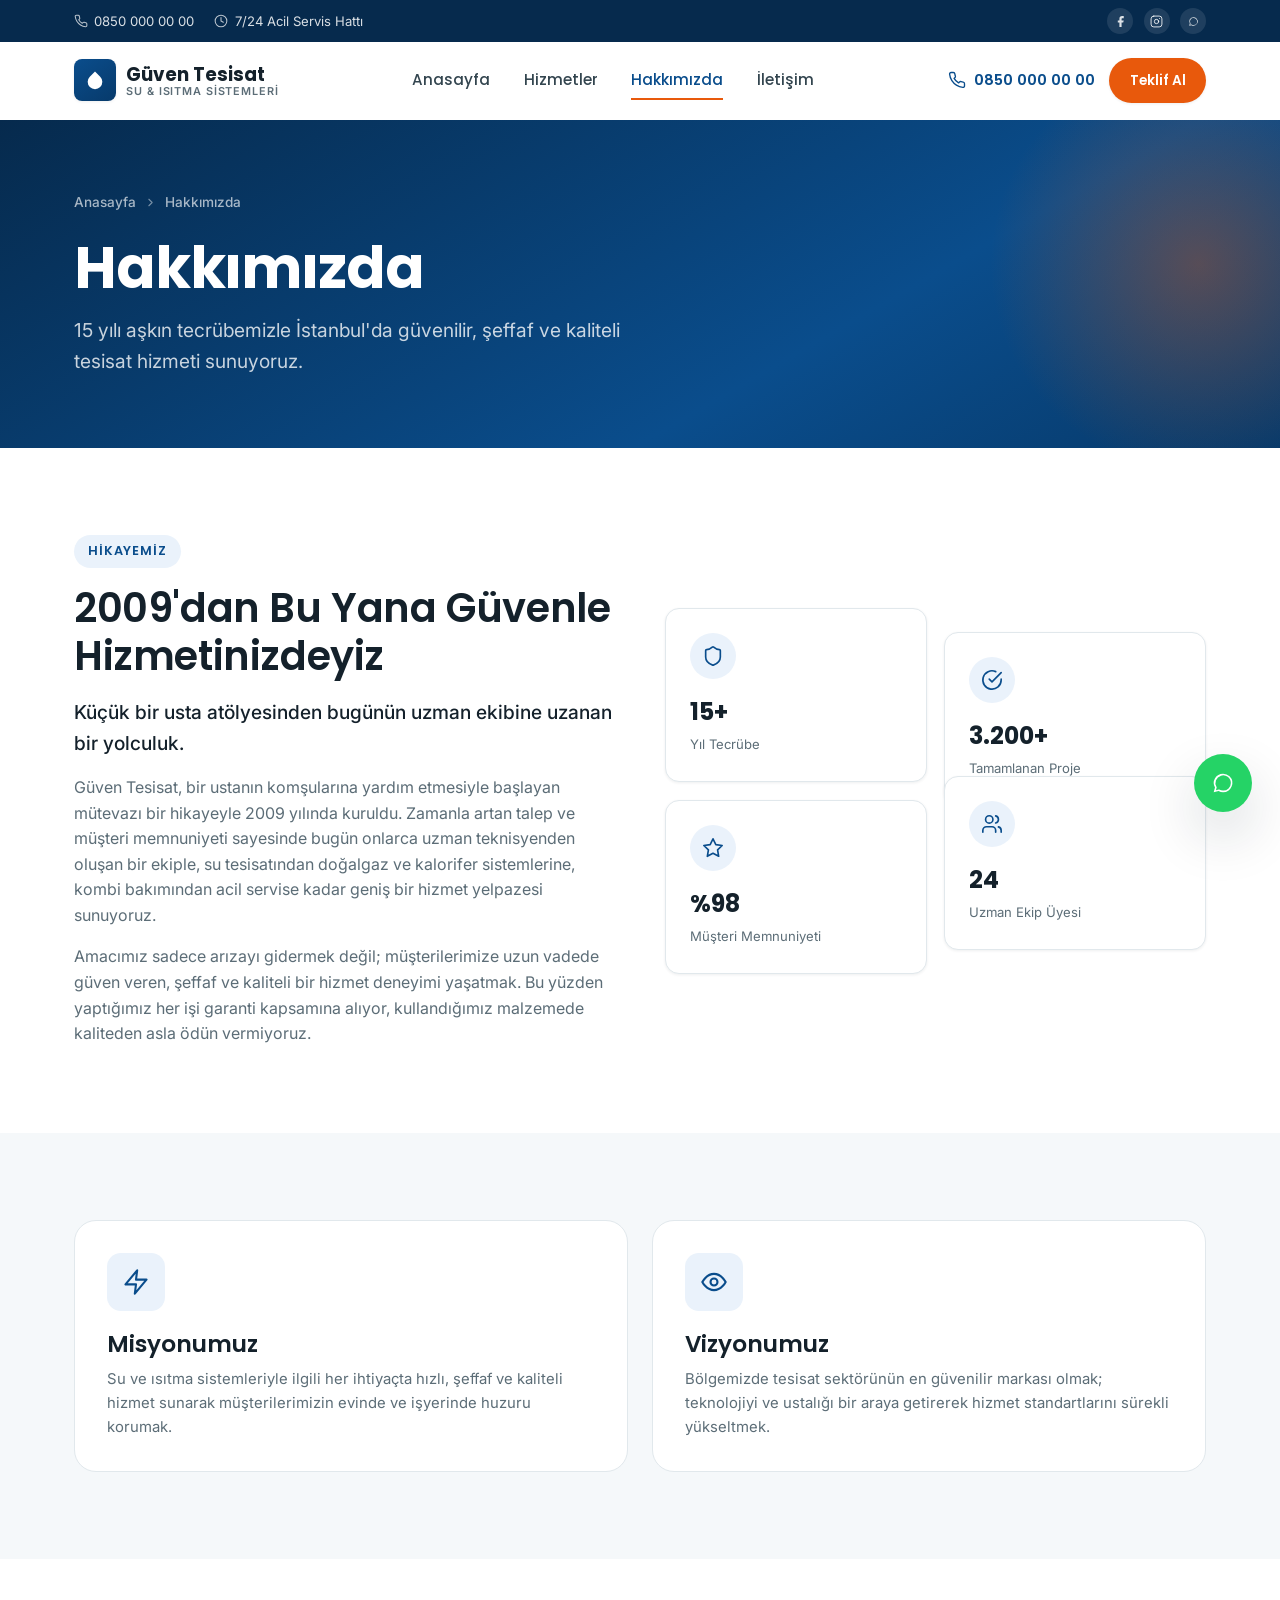
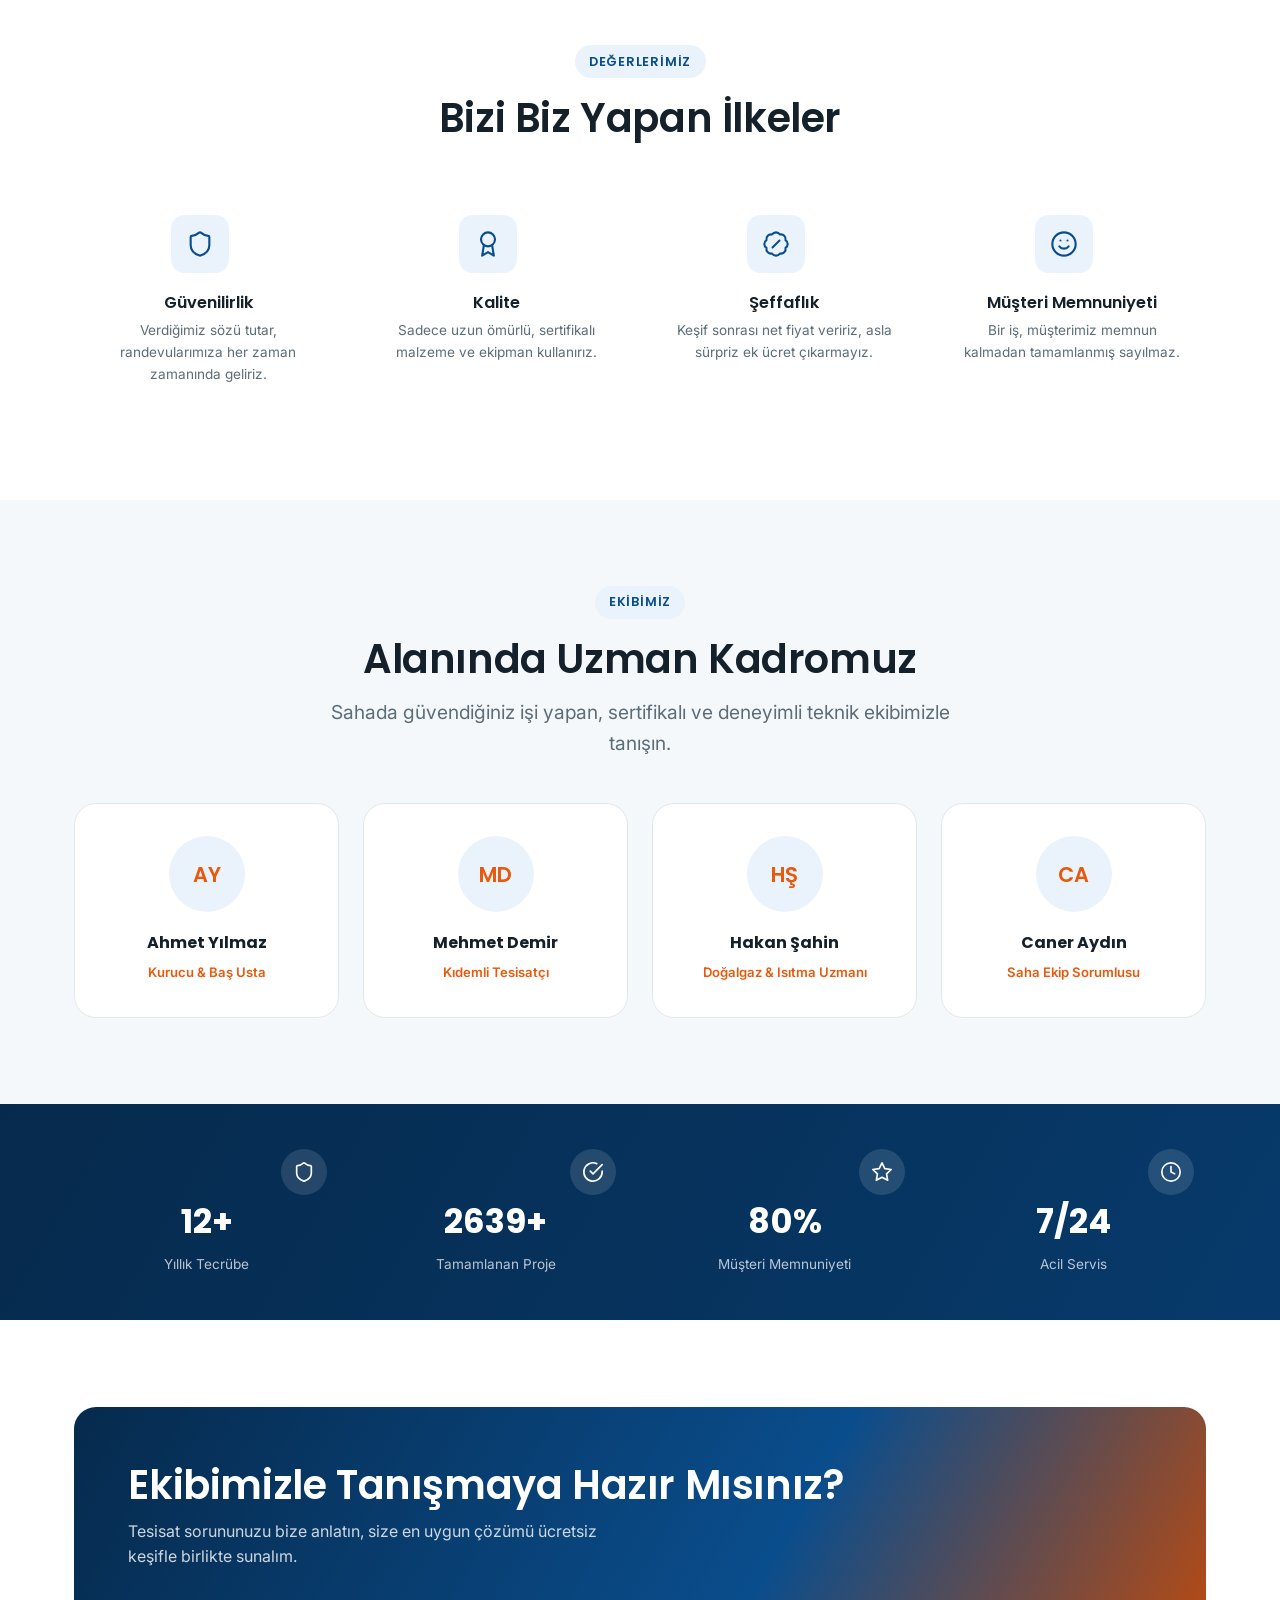
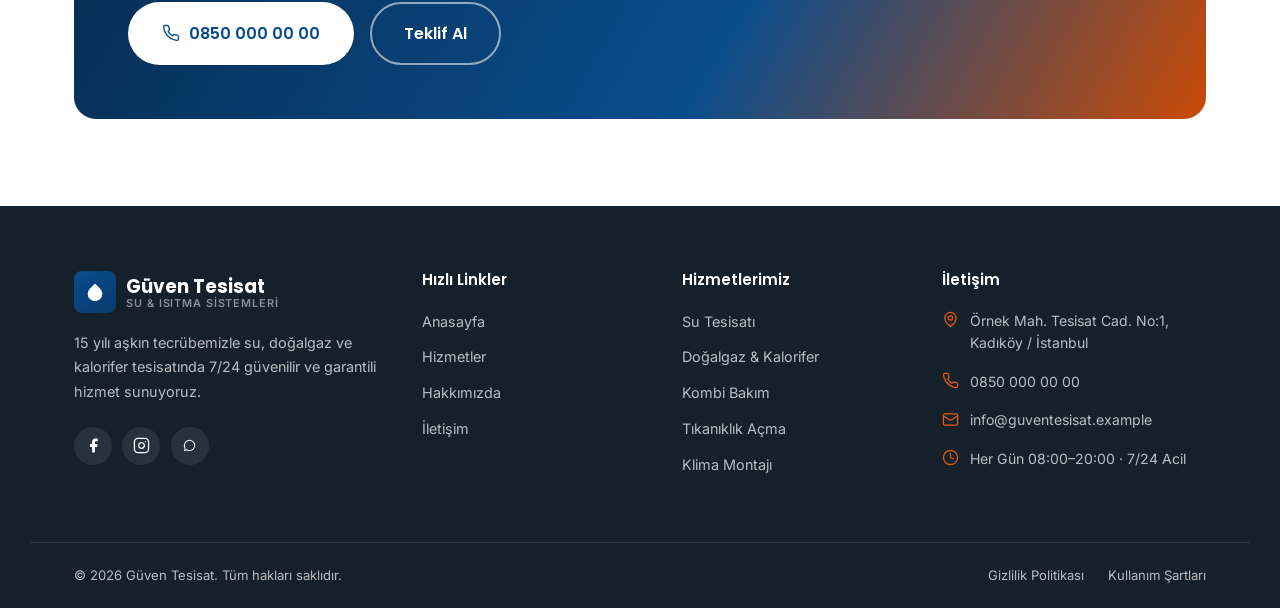
==== tesisat-website/hakkimizda.html @ 1c640eee "Add tesisat website skeleton (Güven Tesisat) Self-contained static site (no build step) for a plumbi" ====
<!doctype html>
<html lang="tr">
<head>
<meta charset="UTF-8">
<meta name="viewport" content="width=device-width, initial-scale=1">
<title>Hakkımızda | Güven Tesisat</title>
<meta name="description" content="2009'dan bu yana İstanbul'da güvenilir tesisat hizmeti. Misyonumuz, değerlerimiz ve uzman ekibimiz hakkında bilgi alın.">
<meta name="theme-color" content="#0a4d8c">
<link rel="icon" type="image/svg+xml" href="assets/img/favicon.svg">
<meta property="og:type" content="website">
<meta property="og:locale" content="tr_TR">
<meta property="og:title" content="Hakkımızda | Güven Tesisat">
<meta property="og:description" content="2009'dan bu yana İstanbul'da güvenilir tesisat hizmeti sunan ekibimizi ve değerlerimizi tanıyın.">
<link rel="preconnect" href="https://fonts.googleapis.com">
<link rel="preconnect" href="https://fonts.gstatic.com" crossorigin>
<link href="https://fonts.googleapis.com/css2?family=Inter:wght@400;500;600;700&family=Poppins:wght@500;600;700&display=swap" rel="stylesheet">
<link rel="stylesheet" href="assets/css/style.css">
</head>
<body>
<a class="skip-link" href="#main">İçeriğe geç</a>

<div class="topbar">
  <div class="container">
    <div class="topbar-info">
      <a href="tel:+908500000000">
        <svg width="24" height="24" viewBox="0 0 24 24" fill="none" stroke="currentColor" stroke-width="1.8" stroke-linecap="round" stroke-linejoin="round" aria-hidden="true"><path d="M22 16.92v3a2 2 0 0 1-2.18 2 19.79 19.79 0 0 1-8.63-3.07 19.5 19.5 0 0 1-6-6 19.79 19.79 0 0 1-3.07-8.67A2 2 0 0 1 4.11 2h3a2 2 0 0 1 2 1.72c.127.96.361 1.903.7 2.81a2 2 0 0 1-.45 2.11L8.09 9.91a16 16 0 0 0 6 6l1.27-1.27a2 2 0 0 1 2.11-.45c.907.339 1.85.573 2.81.7A2 2 0 0 1 22 16.92z"/></svg>
        0850 000 00 00
      </a>
      <span>
        <svg width="24" height="24" viewBox="0 0 24 24" fill="none" stroke="currentColor" stroke-width="1.8" stroke-linecap="round" stroke-linejoin="round" aria-hidden="true"><circle cx="12" cy="12" r="10"/><polyline points="12 6 12 12 16 14"/></svg>
        7/24 Acil Servis Hattı
      </span>
    </div>
    <div class="topbar-social">
      <a href="#" aria-label="Facebook sayfamız">
        <svg width="24" height="24" viewBox="0 0 24 24" fill="currentColor" aria-hidden="true"><path d="M18 2h-3a5 5 0 0 0-5 5v3H7v4h3v8h4v-8h3l1-4h-4V7a1 1 0 0 1 1-1h3z"/></svg>
      </a>
      <a href="#" aria-label="Instagram sayfamız">
        <svg width="24" height="24" viewBox="0 0 24 24" fill="none" stroke="currentColor" stroke-width="1.8" stroke-linecap="round" stroke-linejoin="round" aria-hidden="true"><rect width="20" height="20" x="2" y="2" rx="5"/><path d="M16 11.37A4 4 0 1 1 12.63 8 4 4 0 0 1 16 11.37z"/><line x1="17.5" x2="17.51" y1="6.5" y2="6.5"/></svg>
      </a>
      <a href="https://wa.me/908500000000" aria-label="WhatsApp hattımız">
        <svg width="24" height="24" viewBox="0 0 24 24" fill="currentColor" aria-hidden="true"><path d="M17.6 6.32A7.85 7.85 0 0 0 12.05 4a7.94 7.94 0 0 0-6.9 11.9L4 20l4.2-1.1a7.9 7.9 0 0 0 3.85 1 7.94 7.94 0 0 0 5.55-13.58zM12.05 18.53a6.58 6.58 0 0 1-3.36-.92l-.24-.14-2.5.65.67-2.44-.16-.25a6.6 6.6 0 1 1 12.26-3.5 6.56 6.56 0 0 1-6.665 6.6z"/></svg>
      </a>
    </div>
  </div>
</div>

<header class="header">
  <div class="container nav">
    <a class="brand" href="index.html">
      <span class="brand-mark">
        <svg width="24" height="24" viewBox="0 0 24 24" fill="currentColor" aria-hidden="true"><path d="M12 2.69l5.66 5.66a8 8 0 1 1-11.31 0z"/></svg>
      </span>
      <span class="brand-text">
        <span class="brand-name">Güven Tesisat</span>
        <span class="brand-tag">Su &amp; Isıtma Sistemleri</span>
      </span>
    </a>

    <nav class="nav-list" aria-label="Ana menü">
      <a class="nav-link" href="index.html">Anasayfa</a>
      <a class="nav-link" href="hizmetler.html">Hizmetler</a>
      <a class="nav-link" href="hakkimizda.html">Hakkımızda</a>
      <a class="nav-link" href="iletisim.html">İletişim</a>
    </nav>

    <div class="nav-actions">
      <a class="nav-phone" href="tel:+908500000000">
        <svg width="24" height="24" viewBox="0 0 24 24" fill="none" stroke="currentColor" stroke-width="1.8" stroke-linecap="round" stroke-linejoin="round" aria-hidden="true"><path d="M22 16.92v3a2 2 0 0 1-2.18 2 19.79 19.79 0 0 1-8.63-3.07 19.5 19.5 0 0 1-6-6 19.79 19.79 0 0 1-3.07-8.67A2 2 0 0 1 4.11 2h3a2 2 0 0 1 2 1.72c.127.96.361 1.903.7 2.81a2 2 0 0 1-.45 2.11L8.09 9.91a16 16 0 0 0 6 6l1.27-1.27a2 2 0 0 1 2.11-.45c.907.339 1.85.573 2.81.7A2 2 0 0 1 22 16.92z"/></svg>
        0850 000 00 00
      </a>
      <a class="btn btn-primary btn-sm" href="iletisim.html">Teklif Al</a>
      <button class="menu-toggle" type="button" aria-label="Menüyü aç" aria-expanded="false" aria-controls="nav-list">
        <svg class="icon-open" width="24" height="24" viewBox="0 0 24 24" fill="none" stroke="currentColor" stroke-width="1.8" stroke-linecap="round" stroke-linejoin="round" aria-hidden="true"><line x1="4" x2="20" y1="6" y2="6"/><line x1="4" x2="20" y1="12" y2="12"/><line x1="4" x2="20" y1="18" y2="18"/></svg>
        <svg class="icon-close" width="24" height="24" viewBox="0 0 24 24" fill="none" stroke="currentColor" stroke-width="1.8" stroke-linecap="round" stroke-linejoin="round" aria-hidden="true"><path d="M18 6 6 18"/><path d="m6 6 12 12"/></svg>
      </button>
    </div>
  </div>
  <div class="nav-backdrop"></div>
</header>

<main id="main">

  <section class="page-banner">
    <div class="container">
      <div class="breadcrumb">
        <a href="index.html">Anasayfa</a>
        <svg width="24" height="24" viewBox="0 0 24 24" fill="none" stroke="currentColor" stroke-width="2" stroke-linecap="round" stroke-linejoin="round"><path d="m9 18 6-6-6-6"/></svg>
        <span>Hakkımızda</span>
      </div>
      <h1>Hakkımızda</h1>
      <p>15 yılı aşkın tecrübemizle İstanbul'da güvenilir, şeffaf ve kaliteli tesisat hizmeti sunuyoruz.</p>
    </div>
  </section>

  <section class="section" aria-label="Hikayemiz">
    <div class="container about-grid">
      <div data-reveal>
        <span class="eyebrow">Hikayemiz</span>
        <h2 style="margin-bottom:1.1rem">2009'dan Bu Yana Güvenle Hizmetinizdeyiz</h2>
        <p class="lead">Küçük bir usta atölyesinden bugünün uzman ekibine uzanan bir yolculuk.</p>
        <p>Güven Tesisat, bir ustanın komşularına yardım etmesiyle başlayan mütevazı bir hikayeyle 2009 yılında kuruldu. Zamanla artan talep ve müşteri memnuniyeti sayesinde bugün onlarca uzman teknisyenden oluşan bir ekiple, su tesisatından doğalgaz ve kalorifer sistemlerine, kombi bakımından acil servise kadar geniş bir hizmet yelpazesi sunuyoruz.</p>
        <p>Amacımız sadece arızayı gidermek değil; müşterilerimize uzun vadede güven veren, şeffaf ve kaliteli bir hizmet deneyimi yaşatmak. Bu yüzden yaptığımız her işi garanti kapsamına alıyor, kullandığımız malzemede kaliteden asla ödün vermiyoruz.</p>
      </div>
      <div class="mini-stats-grid" data-reveal>
        <div class="mini-stat-card">
          <span class="stat-icon"><svg width="24" height="24" viewBox="0 0 24 24" fill="none" stroke="currentColor" stroke-width="1.8" stroke-linecap="round" stroke-linejoin="round"><path d="M20 13c0 5-3.5 7.5-7.66 8.95a1 1 0 0 1-.67-.01C7.5 20.5 4 18 4 13V6a1 1 0 0 1 1-1c2 0 4.5-1.2 6.24-2.72a1.17 1.17 0 0 1 1.52 0C14.51 3.81 17 5 19 5a1 1 0 0 1 1 1z"/></svg></span>
          <strong>15+</strong>
          <span>Yıl Tecrübe</span>
        </div>
        <div class="mini-stat-card">
          <span class="stat-icon"><svg width="24" height="24" viewBox="0 0 24 24" fill="none" stroke="currentColor" stroke-width="1.8" stroke-linecap="round" stroke-linejoin="round"><path d="M22 11.08V12a10 10 0 1 1-5.93-9.14"/><polyline points="22 4 12 14.01 9 11.01"/></svg></span>
          <strong>3.200+</strong>
          <span>Tamamlanan Proje</span>
        </div>
        <div class="mini-stat-card">
          <span class="stat-icon"><svg width="24" height="24" viewBox="0 0 24 24" fill="none" stroke="currentColor" stroke-width="1.8" stroke-linecap="round" stroke-linejoin="round"><polygon points="12 2 15.09 8.26 22 9.27 17 14.14 18.18 21.02 12 17.77 5.82 21.02 7 14.14 2 9.27 8.91 8.26 12 2"/></svg></span>
          <strong>%98</strong>
          <span>Müşteri Memnuniyeti</span>
        </div>
        <div class="mini-stat-card">
          <span class="stat-icon"><svg width="24" height="24" viewBox="0 0 24 24" fill="none" stroke="currentColor" stroke-width="1.8" stroke-linecap="round" stroke-linejoin="round"><path d="M16 21v-2a4 4 0 0 0-4-4H6a4 4 0 0 0-4 4v2"/><circle cx="9" cy="7" r="4"/><path d="M22 21v-2a4 4 0 0 0-3-3.87"/><path d="M16 3.13a4 4 0 0 1 0 7.75"/></svg></span>
          <strong>24</strong>
          <span>Uzman Ekip Üyesi</span>
        </div>
      </div>
    </div>
  </section>

  <section class="section section-alt" aria-label="Misyon ve Vizyon">
    <div class="container mv-grid">
      <div class="mv-card" data-reveal>
        <span class="service-icon"><svg width="24" height="24" viewBox="0 0 24 24" fill="none" stroke="currentColor" stroke-width="1.8" stroke-linecap="round" stroke-linejoin="round"><polygon points="13 2 3 14 12 14 11 22 21 10 12 10 13 2"/></svg></span>
        <h3>Misyonumuz</h3>
        <p>Su ve ısıtma sistemleriyle ilgili her ihtiyaçta hızlı, şeffaf ve kaliteli hizmet sunarak müşterilerimizin evinde ve işyerinde huzuru korumak.</p>
      </div>
      <div class="mv-card" data-reveal>
        <span class="service-icon"><svg width="24" height="24" viewBox="0 0 24 24" fill="none" stroke="currentColor" stroke-width="1.8" stroke-linecap="round" stroke-linejoin="round"><path d="M2 12s3.5-7 10-7 10 7 10 7-3.5 7-10 7-10-7-10-7Z"/><circle cx="12" cy="12" r="3"/></svg></span>
        <h3>Vizyonumuz</h3>
        <p>Bölgemizde tesisat sektörünün en güvenilir markası olmak; teknolojiyi ve ustalığı bir araya getirerek hizmet standartlarını sürekli yükseltmek.</p>
      </div>
    </div>
  </section>

  <section class="section" aria-labelledby="degerler-baslik">
    <div class="container">
      <div class="section-header center">
        <span class="eyebrow">Değerlerimiz</span>
        <h2 id="degerler-baslik">Bizi Biz Yapan İlkeler</h2>
      </div>
      <div class="values-grid">
        <div class="value-card" data-reveal>
          <span class="service-icon"><svg width="24" height="24" viewBox="0 0 24 24" fill="none" stroke="currentColor" stroke-width="1.8" stroke-linecap="round" stroke-linejoin="round"><path d="M20 13c0 5-3.5 7.5-7.66 8.95a1 1 0 0 1-.67-.01C7.5 20.5 4 18 4 13V6a1 1 0 0 1 1-1c2 0 4.5-1.2 6.24-2.72a1.17 1.17 0 0 1 1.52 0C14.51 3.81 17 5 19 5a1 1 0 0 1 1 1z"/></svg></span>
          <h3>Güvenilirlik</h3>
          <p>Verdiğimiz sözü tutar, randevularımıza her zaman zamanında geliriz.</p>
        </div>
        <div class="value-card" data-reveal>
          <span class="service-icon"><svg width="24" height="24" viewBox="0 0 24 24" fill="none" stroke="currentColor" stroke-width="1.8" stroke-linecap="round" stroke-linejoin="round"><circle cx="12" cy="8" r="6"/><path d="M15.477 12.89 17 22l-5-3-5 3 1.523-9.11"/></svg></span>
          <h3>Kalite</h3>
          <p>Sadece uzun ömürlü, sertifikalı malzeme ve ekipman kullanırız.</p>
        </div>
        <div class="value-card" data-reveal>
          <span class="service-icon"><svg width="24" height="24" viewBox="0 0 24 24" fill="none" stroke="currentColor" stroke-width="1.8" stroke-linecap="round" stroke-linejoin="round"><path d="M3.85 8.62a4 4 0 0 1 4.78-4.77 4 4 0 0 1 6.74 0 4 4 0 0 1 4.78 4.78 4 4 0 0 1 0 6.74 4 4 0 0 1-4.77 4.78 4 4 0 0 1-6.75 0 4 4 0 0 1-4.78-4.77 4 4 0 0 1 0-6.76Z"/><path d="m15 9-6 6"/></svg></span>
          <h3>Şeffaflık</h3>
          <p>Keşif sonrası net fiyat veririz, asla sürpriz ek ücret çıkarmayız.</p>
        </div>
        <div class="value-card" data-reveal>
          <span class="service-icon"><svg width="24" height="24" viewBox="0 0 24 24" fill="none" stroke="currentColor" stroke-width="1.8" stroke-linecap="round" stroke-linejoin="round"><circle cx="12" cy="12" r="10"/><path d="M8 14s1.5 2 4 2 4-2 4-2"/><line x1="9" x2="9.01" y1="9" y2="9"/><line x1="15" x2="15.01" y1="9" y2="9"/></svg></span>
          <h3>Müşteri Memnuniyeti</h3>
          <p>Bir iş, müşterimiz memnun kalmadan tamamlanmış sayılmaz.</p>
        </div>
      </div>
    </div>
  </section>

  <section class="section section-alt" aria-labelledby="ekip-baslik">
    <div class="container">
      <div class="section-header center">
        <span class="eyebrow">Ekibimiz</span>
        <h2 id="ekip-baslik">Alanında Uzman Kadromuz</h2>
        <p>Sahada güvendiğiniz işi yapan, sertifikalı ve deneyimli teknik ekibimizle tanışın.</p>
      </div>
      <div class="team-grid">
        <div class="team-card" data-reveal>
          <span class="avatar-circle">AY</span>
          <strong>Ahmet Yılmaz</strong>
          <span>Kurucu &amp; Baş Usta</span>
        </div>
        <div class="team-card" data-reveal>
          <span class="avatar-circle">MD</span>
          <strong>Mehmet Demir</strong>
          <span>Kıdemli Tesisatçı</span>
        </div>
        <div class="team-card" data-reveal>
          <span class="avatar-circle">HŞ</span>
          <strong>Hakan Şahin</strong>
          <span>Doğalgaz &amp; Isıtma Uzmanı</span>
        </div>
        <div class="team-card" data-reveal>
          <span class="avatar-circle">CA</span>
          <strong>Caner Aydın</strong>
          <span>Saha Ekip Sorumlusu</span>
        </div>
      </div>
    </div>
  </section>

  <section class="stats">
    <div class="container stats-grid">
      <div class="stat-card" data-reveal>
        <span class="stat-icon"><svg width="24" height="24" viewBox="0 0 24 24" fill="none" stroke="currentColor" stroke-width="1.8" stroke-linecap="round" stroke-linejoin="round"><path d="M20 13c0 5-3.5 7.5-7.66 8.95a1 1 0 0 1-.67-.01C7.5 20.5 4 18 4 13V6a1 1 0 0 1 1-1c2 0 4.5-1.2 6.24-2.72a1.17 1.17 0 0 1 1.52 0C14.51 3.81 17 5 19 5a1 1 0 0 1 1 1z"/></svg></span>
        <div class="stat-number"><span data-count="15" data-suffix="+">0</span></div>
        <div class="stat-label">Yıllık Tecrübe</div>
      </div>
      <div class="stat-card" data-reveal>
        <span class="stat-icon"><svg width="24" height="24" viewBox="0 0 24 24" fill="none" stroke="currentColor" stroke-width="1.8" stroke-linecap="round" stroke-linejoin="round"><path d="M22 11.08V12a10 10 0 1 1-5.93-9.14"/><polyline points="22 4 12 14.01 9 11.01"/></svg></span>
        <div class="stat-number"><span data-count="3200" data-suffix="+">0</span></div>
        <div class="stat-label">Tamamlanan Proje</div>
      </div>
      <div class="stat-card" data-reveal>
        <span class="stat-icon"><svg width="24" height="24" viewBox="0 0 24 24" fill="none" stroke="currentColor" stroke-width="1.8" stroke-linecap="round" stroke-linejoin="round"><polygon points="12 2 15.09 8.26 22 9.27 17 14.14 18.18 21.02 12 17.77 5.82 21.02 7 14.14 2 9.27 8.91 8.26 12 2"/></svg></span>
        <div class="stat-number"><span data-count="98" data-suffix="%">0</span></div>
        <div class="stat-label">Müşteri Memnuniyeti</div>
      </div>
      <div class="stat-card" data-reveal>
        <span class="stat-icon"><svg width="24" height="24" viewBox="0 0 24 24" fill="none" stroke="currentColor" stroke-width="1.8" stroke-linecap="round" stroke-linejoin="round"><circle cx="12" cy="12" r="10"/><polyline points="12 6 12 12 16 14"/></svg></span>
        <div class="stat-number">7/24</div>
        <div class="stat-label">Acil Servis</div>
      </div>
    </div>
  </section>

  <section class="section">
    <div class="container">
      <div class="cta-banner" data-reveal>
        <div>
          <h2>Ekibimizle Tanışmaya Hazır Mısınız?</h2>
          <p>Tesisat sorununuzu bize anlatın, size en uygun çözümü ücretsiz keşifle birlikte sunalım.</p>
        </div>
        <div class="cta-actions">
          <a class="btn btn-white btn-lg" href="tel:+908500000000">
            <svg width="24" height="24" viewBox="0 0 24 24" fill="none" stroke="currentColor" stroke-width="1.8" stroke-linecap="round" stroke-linejoin="round"><path d="M22 16.92v3a2 2 0 0 1-2.18 2 19.79 19.79 0 0 1-8.63-3.07 19.5 19.5 0 0 1-6-6 19.79 19.79 0 0 1-3.07-8.67A2 2 0 0 1 4.11 2h3a2 2 0 0 1 2 1.72c.127.96.361 1.903.7 2.81a2 2 0 0 1-.45 2.11L8.09 9.91a16 16 0 0 0 6 6l1.27-1.27a2 2 0 0 1 2.11-.45c.907.339 1.85.573 2.81.7A2 2 0 0 1 22 16.92z"/></svg>
            0850 000 00 00
          </a>
          <a class="btn btn-outline btn-lg" href="iletisim.html">Teklif Al</a>
        </div>
      </div>
    </div>
  </section>

</main>

<footer class="footer">
  <div class="container footer-top">
    <div class="footer-grid">
      <div>
        <a class="brand" href="index.html">
          <span class="brand-mark"><svg width="24" height="24" viewBox="0 0 24 24" fill="currentColor"><path d="M12 2.69l5.66 5.66a8 8 0 1 1-11.31 0z"/></svg></span>
          <span class="brand-text">
            <span class="brand-name">Güven Tesisat</span>
            <span class="brand-tag">Su &amp; Isıtma Sistemleri</span>
          </span>
        </a>
        <p class="footer-about">15 yılı aşkın tecrübemizle su, doğalgaz ve kalorifer tesisatında 7/24 güvenilir ve garantili hizmet sunuyoruz.</p>
        <div class="social-links">
          <a href="#" aria-label="Facebook"><svg width="24" height="24" viewBox="0 0 24 24" fill="currentColor"><path d="M18 2h-3a5 5 0 0 0-5 5v3H7v4h3v8h4v-8h3l1-4h-4V7a1 1 0 0 1 1-1h3z"/></svg></a>
          <a href="#" aria-label="Instagram"><svg width="24" height="24" viewBox="0 0 24 24" fill="none" stroke="currentColor" stroke-width="1.8" stroke-linecap="round" stroke-linejoin="round"><rect width="20" height="20" x="2" y="2" rx="5"/><path d="M16 11.37A4 4 0 1 1 12.63 8 4 4 0 0 1 16 11.37z"/><line x1="17.5" x2="17.51" y1="6.5" y2="6.5"/></svg></a>
          <a href="https://wa.me/908500000000" aria-label="WhatsApp"><svg width="24" height="24" viewBox="0 0 24 24" fill="currentColor"><path d="M17.6 6.32A7.85 7.85 0 0 0 12.05 4a7.94 7.94 0 0 0-6.9 11.9L4 20l4.2-1.1a7.9 7.9 0 0 0 3.85 1 7.94 7.94 0 0 0 5.55-13.58zM12.05 18.53a6.58 6.58 0 0 1-3.36-.92l-.24-.14-2.5.65.67-2.44-.16-.25a6.6 6.6 0 1 1 12.26-3.5 6.56 6.56 0 0 1-6.665 6.6z"/></svg></a>
        </div>
      </div>
      <div>
        <h3 class="footer-heading">Hızlı Linkler</h3>
        <div class="footer-links">
          <a href="index.html">Anasayfa</a>
          <a href="hizmetler.html">Hizmetler</a>
          <a href="hakkimizda.html">Hakkımızda</a>
          <a href="iletisim.html">İletişim</a>
        </div>
      </div>
      <div>
        <h3 class="footer-heading">Hizmetlerimiz</h3>
        <div class="footer-links">
          <a href="hizmetler.html#su-tesisati">Su Tesisatı</a>
          <a href="hizmetler.html#dogalgaz-kalorifer">Doğalgaz &amp; Kalorifer</a>
          <a href="hizmetler.html#kombi-bakim">Kombi Bakım</a>
          <a href="hizmetler.html#tikaniklik-acma">Tıkanıklık Açma</a>
          <a href="hizmetler.html#klima-montaji">Klima Montajı</a>
        </div>
      </div>
      <div>
        <h3 class="footer-heading">İletişim</h3>
        <ul class="footer-contact">
          <li><svg width="24" height="24" viewBox="0 0 24 24" fill="none" stroke="currentColor" stroke-width="1.8" stroke-linecap="round" stroke-linejoin="round"><path d="M20 10c0 6-8 12-8 12s-8-6-8-12a8 8 0 0 1 16 0z"/><circle cx="12" cy="10" r="3"/></svg>Örnek Mah. Tesisat Cad. No:1, Kadıköy / İstanbul</li>
          <li><svg width="24" height="24" viewBox="0 0 24 24" fill="none" stroke="currentColor" stroke-width="1.8" stroke-linecap="round" stroke-linejoin="round"><path d="M22 16.92v3a2 2 0 0 1-2.18 2 19.79 19.79 0 0 1-8.63-3.07 19.5 19.5 0 0 1-6-6 19.79 19.79 0 0 1-3.07-8.67A2 2 0 0 1 4.11 2h3a2 2 0 0 1 2 1.72c.127.96.361 1.903.7 2.81a2 2 0 0 1-.45 2.11L8.09 9.91a16 16 0 0 0 6 6l1.27-1.27a2 2 0 0 1 2.11-.45c.907.339 1.85.573 2.81.7A2 2 0 0 1 22 16.92z"/></svg><a href="tel:+908500000000">0850 000 00 00</a></li>
          <li><svg width="24" height="24" viewBox="0 0 24 24" fill="none" stroke="currentColor" stroke-width="1.8" stroke-linecap="round" stroke-linejoin="round"><rect x="2" y="4" width="20" height="16" rx="2"/><path d="m22 7-8.97 5.7a1.94 1.94 0 0 1-2.06 0L2 7"/></svg><a href="mailto:info@guventesisat.example">info@guventesisat.example</a></li>
          <li><svg width="24" height="24" viewBox="0 0 24 24" fill="none" stroke="currentColor" stroke-width="1.8" stroke-linecap="round" stroke-linejoin="round"><circle cx="12" cy="12" r="10"/><polyline points="12 6 12 12 16 14"/></svg>Her Gün 08:00–20:00 · 7/24 Acil</li>
        </ul>
      </div>
    </div>
  </div>
  <div class="container footer-bottom">
    <span>© <span data-year>2026</span> Güven Tesisat. Tüm hakları saklıdır.</span>
    <div class="footer-bottom-links">
      <a href="#">Gizlilik Politikası</a>
      <a href="#">Kullanım Şartları</a>
    </div>
  </div>
</footer>

<a class="whatsapp-float" href="https://wa.me/908500000000" aria-label="WhatsApp ile yazın" target="_blank" rel="noopener">
  <svg width="24" height="24" viewBox="0 0 24 24" fill="currentColor"><path d="M17.6 6.32A7.85 7.85 0 0 0 12.05 4a7.94 7.94 0 0 0-6.9 11.9L4 20l4.2-1.1a7.9 7.9 0 0 0 3.85 1 7.94 7.94 0 0 0 5.55-13.58zM12.05 18.53a6.58 6.58 0 0 1-3.36-.92l-.24-.14-2.5.65.67-2.44-.16-.25a6.6 6.6 0 1 1 12.26-3.5 6.56 6.56 0 0 1-6.665 6.6z"/></svg>
</a>
<button class="back-to-top" type="button" aria-label="Sayfa başına dön">
  <svg width="24" height="24" viewBox="0 0 24 24" fill="none" stroke="currentColor" stroke-width="2" stroke-linecap="round" stroke-linejoin="round"><path d="m18 15-6-6-6 6"/></svg>
</button>
<div class="mobile-call-bar">
  <a href="tel:+908500000000">
    <svg width="24" height="24" viewBox="0 0 24 24" fill="none" stroke="currentColor" stroke-width="1.8" stroke-linecap="round" stroke-linejoin="round"><path d="M22 16.92v3a2 2 0 0 1-2.18 2 19.79 19.79 0 0 1-8.63-3.07 19.5 19.5 0 0 1-6-6 19.79 19.79 0 0 1-3.07-8.67A2 2 0 0 1 4.11 2h3a2 2 0 0 1 2 1.72c.127.96.361 1.903.7 2.81a2 2 0 0 1-.45 2.11L8.09 9.91a16 16 0 0 0 6 6l1.27-1.27a2 2 0 0 1 2.11-.45c.907.339 1.85.573 2.81.7A2 2 0 0 1 22 16.92z"/></svg>
    Hemen Ara: 0850 000 00 00
  </a>
</div>

<script src="assets/js/main.js"></script>
</body>
</html>
---- tesisat-website/assets/css/style.css ----
/* =========================================================
   Güven Tesisat — Temel Site İskeleti
   Tokens, reset, layout ve tüm bileşen stilleri
   ========================================================= */

/* ---------- Design Tokens ---------- */
:root{
  --primary: #0a4d8c;
  --primary-dark: #073a6b;
  --primary-darker: #062a4d;
  --primary-light: #eaf2fb;
  --primary-light-2: #d7e8fa;

  --accent: #e8590c;
  --accent-dark: #c94a06;
  --accent-light: #fdece0;

  --success: #1f9d55;
  --success-light: #e5f8ec;

  --ink: #14212b;
  --ink-700: #33454f;
  --ink-500: #5c6d77;
  --ink-300: #a9b7be;
  --ink-100: #eef2f4;

  --white: #ffffff;
  --bg-soft: #f5f8fa;
  --bg-alt: #f0f5f9;
  --border: #e1e8ec;

  --radius-sm: 8px;
  --radius-md: 14px;
  --radius-lg: 22px;
  --radius-full: 999px;

  --shadow-sm: 0 1px 3px rgba(14, 30, 44, .07);
  --shadow-md: 0 10px 28px rgba(14, 30, 44, .10);
  --shadow-lg: 0 24px 55px rgba(14, 30, 44, .16);

  --container: 1220px;
  --pad-inline: clamp(1.25rem, 4vw, 2.75rem);

  --fs-h1: clamp(2.1rem, 1.2rem + 3.6vw, 3.6rem);
  --fs-h2: clamp(1.65rem, 1.1rem + 2vw, 2.5rem);
  --fs-h3: clamp(1.2rem, 1rem + .7vw, 1.45rem);
  --fs-lead: clamp(1.05rem, .95rem + .4vw, 1.2rem);

  --ff-heading: "Poppins", "Segoe UI", system-ui, sans-serif;
  --ff-body: "Inter", "Segoe UI", system-ui, sans-serif;

  --ease: cubic-bezier(.4, 0, .2, 1);
}

/* ---------- Reset ---------- */
*, *::before, *::after{ box-sizing: border-box; }
* { margin: 0; }
html{ scroll-behavior: smooth; -webkit-text-size-adjust: 100%; overflow-x: hidden; }
body{
  font-family: var(--ff-body);
  color: var(--ink-700);
  background: var(--white);
  line-height: 1.6;
  font-size: 1rem;
  -webkit-font-smoothing: antialiased;
  overflow-x: hidden;
}
img, svg{ display: block; max-width: 100%; }
a{ color: inherit; text-decoration: none; }
ul, ol{ list-style: none; padding: 0; }
button, input, textarea, select{ font: inherit; color: inherit; }
button{ cursor: pointer; background: none; border: none; }
h1, h2, h3, h4{
  font-family: var(--ff-heading);
  color: var(--ink);
  line-height: 1.2;
  font-weight: 600;
}
h1{ font-size: var(--fs-h1); font-weight: 700; letter-spacing: -.02em; }
h2{ font-size: var(--fs-h2); letter-spacing: -.01em; }
h3{ font-size: var(--fs-h3); }
p{ margin: 0; }

@media (prefers-reduced-motion: reduce){
  *, *::before, *::after{
    animation-duration: .001ms !important;
    animation-iteration-count: 1 !important;
    transition-duration: .001ms !important;
    scroll-behavior: auto !important;
  }
}

/* ---------- Accessibility helpers ---------- */
.skip-link{
  position: absolute;
  left: 1rem;
  top: -60px;
  background: var(--primary);
  color: var(--white);
  padding: .75rem 1.25rem;
  border-radius: var(--radius-sm);
  z-index: 1000;
  transition: top .2s var(--ease);
  font-weight: 600;
}
.skip-link:focus{ top: 1rem; }

.visually-hidden{
  position: absolute !important;
  width: 1px; height: 1px;
  padding: 0; margin: -1px;
  overflow: hidden;
  clip: rect(0,0,0,0);
  white-space: nowrap;
  border: 0;
}

:focus-visible{
  outline: 3px solid var(--accent);
  outline-offset: 2px;
  border-radius: 4px;
}

/* ---------- Layout helpers ---------- */
.container{
  width: 100%;
  max-width: var(--container);
  margin-inline: auto;
  padding-inline: var(--pad-inline);
}
.section{ padding-block: clamp(3.5rem, 3rem + 3vw, 6.5rem); }
.section-alt{ background: var(--bg-soft); }
.section-header{
  max-width: 660px;
  margin-bottom: clamp(2rem, 1.6rem + 1.5vw, 3.25rem);
}
.section-header.center{ margin-inline: auto; text-align: center; }
.eyebrow{
  display: inline-flex;
  align-items: center;
  gap: .5rem;
  font-family: var(--ff-heading);
  font-size: .8rem;
  font-weight: 600;
  letter-spacing: .06em;
  text-transform: uppercase;
  color: var(--primary);
  background: var(--primary-light);
  padding: .4rem .9rem;
  border-radius: var(--radius-full);
  margin-bottom: 1rem;
}
.eyebrow svg{ width: 14px; height: 14px; }
.section-header h2{ margin-bottom: .85rem; }
.section-header p{ font-size: var(--fs-lead); color: var(--ink-500); }

/* ---------- Buttons ---------- */
.btn{
  display: inline-flex;
  align-items: center;
  justify-content: center;
  gap: .55rem;
  font-family: var(--ff-heading);
  font-weight: 600;
  font-size: .95rem;
  padding: .9rem 1.6rem;
  border-radius: var(--radius-full);
  transition: transform .18s var(--ease), box-shadow .18s var(--ease), background-color .18s var(--ease), color .18s var(--ease), border-color .18s var(--ease);
  white-space: nowrap;
  border: 2px solid transparent;
}
.btn svg{ width: 18px; height: 18px; flex-shrink: 0; }
.btn-lg{ padding: 1.05rem 2rem; font-size: 1rem; }
.btn-sm{ padding: .6rem 1.15rem; font-size: .85rem; }
.btn-primary{ background: var(--accent); color: var(--white); box-shadow: var(--shadow-sm); }
.btn-primary:hover{ background: var(--accent-dark); transform: translateY(-2px); box-shadow: var(--shadow-md); }
.btn-outline{ border-color: rgba(255,255,255,.55); color: var(--white); }
.btn-outline:hover{ background: rgba(255,255,255,.12); border-color: var(--white); transform: translateY(-2px); }
.btn-outline-dark{ border-color: var(--border); color: var(--ink); }
.btn-outline-dark:hover{ border-color: var(--primary); color: var(--primary); background: var(--primary-light); }
.btn-white{ background: var(--white); color: var(--primary); box-shadow: var(--shadow-sm); }
.btn-white:hover{ transform: translateY(-2px); box-shadow: var(--shadow-md); }
.btn-block{ width: 100%; }

/* ---------- Top utility bar ---------- */
.topbar{
  background: var(--primary-darker);
  color: rgba(255,255,255,.85);
  font-size: .82rem;
}
.topbar .container{
  display: flex;
  align-items: center;
  justify-content: space-between;
  gap: 1rem;
  padding-block: .5rem;
}
.topbar-info{ display: flex; align-items: center; gap: 1.25rem; flex-wrap: wrap; }
.topbar-info a, .topbar-info span{ display: inline-flex; align-items: center; gap: .4rem; }
.topbar-info a:hover{ color: var(--white); }
.topbar-info svg{ width: 14px; height: 14px; opacity: .85; }
.topbar-social{ display: flex; align-items: center; gap: .65rem; }
.topbar-social a{
  width: 26px; height: 26px;
  display: inline-flex; align-items: center; justify-content: center;
  background: rgba(255,255,255,.1);
  border-radius: var(--radius-full);
  transition: background .18s var(--ease);
}
.topbar-social a:hover{ background: var(--accent); }
.topbar-social svg{ width: 13px; height: 13px; }

@media (max-width: 640px){
  .topbar-info span:nth-child(2){ display: none; }
}

/* ---------- Header / Nav ---------- */
.header{
  position: sticky;
  top: 0;
  z-index: 100;
  background: var(--white);
  border-bottom: 1px solid transparent;
  transition: box-shadow .25s var(--ease), border-color .25s var(--ease);
}
.header.is-scrolled{ box-shadow: var(--shadow-md); border-color: var(--border); }
.nav{
  display: flex;
  align-items: center;
  justify-content: space-between;
  gap: 1.5rem;
  padding-block: 1rem;
}
.brand{ display: inline-flex; align-items: center; gap: .65rem; flex-shrink: 0; }
.brand-mark{
  width: 42px; height: 42px;
  border-radius: var(--radius-sm);
  background: linear-gradient(145deg, var(--primary), var(--primary-dark));
  display: inline-flex; align-items: center; justify-content: center;
  color: var(--white);
  box-shadow: var(--shadow-sm);
}
.brand-mark svg{ width: 22px; height: 22px; }
.brand-text{ display: flex; flex-direction: column; line-height: 1.15; }
.brand-name{ font-family: var(--ff-heading); font-weight: 700; font-size: 1.15rem; color: var(--ink); }
.brand-tag{ font-size: .68rem; letter-spacing: .08em; text-transform: uppercase; color: var(--ink-500); font-weight: 600; }

.nav-list{ display: flex; align-items: center; gap: 2.1rem; }
.nav-link{
  font-family: var(--ff-heading);
  font-weight: 500;
  font-size: .95rem;
  color: var(--ink-700);
  position: relative;
  padding-block: .35rem;
  transition: color .18s var(--ease);
}
.nav-link::after{
  content: "";
  position: absolute;
  left: 0; right: 0; bottom: -2px;
  height: 2px;
  background: var(--accent);
  transform: scaleX(0);
  transform-origin: left;
  transition: transform .22s var(--ease);
}
.nav-link:hover{ color: var(--primary); }
.nav-link:hover::after{ transform: scaleX(1); }
.nav-link.is-active{ color: var(--primary); }
.nav-link.is-active::after{ transform: scaleX(1); }

.nav-actions{ display: flex; align-items: center; gap: .9rem; flex-shrink: 0; }
.nav-phone{
  display: inline-flex; align-items: center; gap: .5rem;
  font-family: var(--ff-heading); font-weight: 600; font-size: .92rem;
  color: var(--primary);
}
.nav-phone svg{ width: 18px; height: 18px; }

.menu-toggle{
  display: none;
  width: 42px; height: 42px;
  align-items: center; justify-content: center;
  border-radius: var(--radius-sm);
  border: 1px solid var(--border);
  flex-shrink: 0;
}
.menu-toggle svg{ width: 20px; height: 20px; }
.menu-toggle .icon-close{ display: none; }
.menu-toggle[aria-expanded="true"] .icon-open{ display: none; }
.menu-toggle[aria-expanded="true"] .icon-close{ display: block; }

@media (max-width: 960px){
  .nav-list{
    position: fixed;
    inset: 0 0 0 auto;
    height: 100dvh;
    width: min(320px, 84vw);
    background: var(--white);
    flex-direction: column;
    align-items: stretch;
    gap: 0;
    padding: 5.5rem 1.75rem 2rem;
    box-shadow: var(--shadow-lg);
    transform: translateX(100%);
    transition: transform .32s var(--ease);
    overflow-y: auto;
  }
  .nav-list.is-open{ transform: translateX(0); }
  .nav-list .nav-link{ padding-block: .9rem; border-bottom: 1px solid var(--border); font-size: 1.05rem; }
  .nav-list .nav-link::after{ display: none; }
  .nav-phone{ display: none; }
  .menu-toggle{ display: inline-flex; }
  .nav-backdrop{
    display: none;
    position: fixed; inset: 0;
    background: rgba(10, 20, 30, .45);
    z-index: 90;
  }
  .nav-backdrop.is-open{ display: block; }
}

/* ---------- Breadcrumb / Page banner ---------- */
.page-banner{
  background: linear-gradient(150deg, var(--primary-darker), var(--primary) 65%, var(--primary-dark));
  color: var(--white);
  padding-block: clamp(3rem, 2.5rem + 2.5vw, 5rem);
  position: relative;
  overflow: hidden;
}
.page-banner::before{
  content: "";
  position: absolute;
  inset: -20% -10% auto auto;
  width: 420px; height: 420px;
  border-radius: 50%;
  background: radial-gradient(circle, rgba(232,89,12,.35), transparent 70%);
}
.page-banner .container{ position: relative; }
.page-banner h1{ color: var(--white); margin-bottom: .75rem; }
.page-banner p{ color: rgba(255,255,255,.78); font-size: var(--fs-lead); max-width: 560px; }
.breadcrumb{
  display: flex; align-items: center; gap: .5rem;
  font-size: .85rem; font-weight: 500;
  color: rgba(255,255,255,.65);
  margin-bottom: 1.25rem;
}
.breadcrumb a:hover{ color: var(--white); }
.breadcrumb svg{ width: 13px; height: 13px; opacity: .7; }

/* ---------- Hero ---------- */
.hero{
  position: relative;
  overflow: hidden;
  background: var(--bg-soft);
  padding-block: clamp(3rem, 2.2rem + 3.5vw, 6rem);
}
.hero-grid{
  display: grid;
  grid-template-columns: 1.05fr .95fr;
  gap: clamp(2rem, 1.5rem + 2vw, 4rem);
  align-items: center;
}
.hero-badges{
  display: flex; flex-wrap: wrap; gap: .6rem;
  margin-bottom: 1.4rem;
}
.hero h1{ margin-bottom: 1.15rem; }
.hero h1 span{ color: var(--primary); }
.hero-lead{ font-size: var(--fs-lead); color: var(--ink-500); max-width: 540px; margin-bottom: 2rem; }
.hero-cta{ display: flex; flex-wrap: wrap; gap: 1rem; margin-bottom: 2.25rem; }
.hero-trust{ display: flex; flex-wrap: wrap; gap: 1.75rem; }
.trust-item{ display: flex; align-items: center; gap: .6rem; }
.trust-item .stars{ display: flex; gap: 2px; }
.trust-item svg.star{ width: 15px; height: 15px; color: #f5a623; }
.trust-item strong{ font-family: var(--ff-heading); color: var(--ink); font-size: .95rem; display: block; }
.trust-item span{ font-size: .78rem; color: var(--ink-500); }
.trust-icon{
  width: 40px; height: 40px; border-radius: var(--radius-sm);
  background: var(--primary-light); color: var(--primary);
  display: inline-flex; align-items: center; justify-content: center; flex-shrink: 0;
}
.trust-icon svg{ width: 20px; height: 20px; }

.hero-visual{ position: relative; height: clamp(320px, 34vw, 460px); }
.hero-blob{
  position: absolute; inset: 0;
  background:
    radial-gradient(circle at 30% 25%, rgba(10,77,140,.16), transparent 55%),
    radial-gradient(circle at 75% 70%, rgba(232,89,12,.18), transparent 55%);
  border-radius: var(--radius-lg);
}
.hero-panel{
  position: absolute;
  inset: 8% 6%;
  background: var(--white);
  border-radius: var(--radius-lg);
  box-shadow: var(--shadow-lg);
  padding: 1.75rem;
  display: flex;
  flex-direction: column;
  gap: 1.1rem;
}
.hero-panel-row{ display: flex; align-items: center; gap: .9rem; }
.hero-panel-icon{
  width: 46px; height: 46px; border-radius: var(--radius-sm);
  background: var(--primary); color: var(--white);
  display: inline-flex; align-items: center; justify-content: center; flex-shrink: 0;
}
.hero-panel-icon svg{ width: 24px; height: 24px; }
.hero-panel-title{ font-family: var(--ff-heading); font-weight: 600; color: var(--ink); font-size: .95rem; }
.hero-panel-sub{ font-size: .8rem; color: var(--ink-500); }
.hero-live-dot{
  width: 9px; height: 9px; border-radius: 50%;
  background: var(--success); display: inline-block;
  box-shadow: 0 0 0 0 rgba(31,157,85,.5);
  animation: pulse 1.8s infinite;
}
.hero-progress{ display: flex; flex-direction: column; gap: .55rem; }
.hero-progress-bar{ height: 8px; border-radius: var(--radius-full); background: var(--ink-100); overflow: hidden; }
.hero-progress-bar span{ display: block; height: 100%; border-radius: inherit; background: linear-gradient(90deg, var(--primary), var(--accent)); }
.hero-mini-grid{ display: grid; grid-template-columns: 1fr 1fr; gap: .75rem; margin-top: auto; }
.hero-mini{ background: var(--bg-soft); border-radius: var(--radius-sm); padding: .8rem; }
.hero-mini strong{ display: block; font-family: var(--ff-heading); color: var(--primary); font-size: 1.1rem; }
.hero-mini span{ font-size: .72rem; color: var(--ink-500); }

.floating-card{
  position: absolute;
  background: var(--white);
  border-radius: var(--radius-md);
  box-shadow: var(--shadow-lg);
  padding: .85rem 1.1rem;
  display: flex; align-items: center; gap: .65rem;
  animation: float 5s ease-in-out infinite;
}
.floating-card.card-1{ top: -6%; left: -8%; animation-delay: 0s; }
.floating-card.card-2{ bottom: -4%; right: -6%; animation-delay: 1.4s; }
.floating-card svg{ width: 20px; height: 20px; color: var(--accent); flex-shrink: 0; }
.floating-card strong{ display: block; font-family: var(--ff-heading); font-size: .85rem; color: var(--ink); }
.floating-card span{ font-size: .72rem; color: var(--ink-500); }

@keyframes float{
  0%, 100%{ transform: translateY(0); }
  50%{ transform: translateY(-10px); }
}
@keyframes pulse{
  0%{ box-shadow: 0 0 0 0 rgba(31,157,85,.55); }
  70%{ box-shadow: 0 0 0 8px rgba(31,157,85,0); }
  100%{ box-shadow: 0 0 0 0 rgba(31,157,85,0); }
}

@media (max-width: 960px){
  .hero-grid{ grid-template-columns: 1fr; }
  .hero-visual{ order: -1; height: clamp(280px, 60vw, 380px); max-width: 460px; margin-inline: auto; width: 100%; }
}

/* ---------- Service area chips ---------- */
.areas-strip{ background: var(--white); border-bottom: 1px solid var(--border); }
.areas-strip .container{
  display: flex; align-items: center; gap: 1rem;
  padding-block: 1.1rem;
  flex-wrap: wrap;
}
.areas-label{ font-family: var(--ff-heading); font-weight: 600; font-size: .82rem; color: var(--ink-500); white-space: nowrap; }
.area-chips{ display: flex; flex-wrap: wrap; gap: .55rem; }
.area-chip{
  font-size: .8rem; font-weight: 500;
  padding: .4rem .85rem;
  background: var(--bg-soft);
  border: 1px solid var(--border);
  border-radius: var(--radius-full);
  color: var(--ink-700);
}

/* ---------- Stats ---------- */
.stats{ background: linear-gradient(120deg, var(--primary-darker), var(--primary-dark)); }
.stats-grid{
  display: grid;
  grid-template-columns: repeat(4, 1fr);
  gap: 1.5rem;
  padding-block: clamp(2.25rem, 2rem + 1vw, 3.25rem);
}
.stat-card{ text-align: center; color: var(--white); }
.stat-icon{
  width: 46px; height: 46px; margin-inline: auto .75rem;
  border-radius: var(--radius-full);
  background: rgba(255,255,255,.12);
  display: flex; align-items: center; justify-content: center;
}
.stat-icon svg{ width: 22px; height: 22px; }
.stat-number{
  font-family: var(--ff-heading); font-weight: 700;
  font-size: clamp(1.6rem, 1.3rem + 1vw, 2.25rem);
  display: flex; align-items: baseline; justify-content: center; gap: .1rem;
}
.stat-label{ font-size: .85rem; color: rgba(255,255,255,.72); margin-top: .3rem; }

@media (max-width: 760px){
  .stats-grid{ grid-template-columns: repeat(2, 1fr); }
}

/* ---------- Services grid ---------- */
.services-grid{
  display: grid;
  grid-template-columns: repeat(3, 1fr);
  gap: 1.5rem;
}
.service-card{
  background: var(--white);
  border: 1px solid var(--border);
  border-radius: var(--radius-lg);
  padding: 2rem 1.75rem;
  transition: transform .22s var(--ease), box-shadow .22s var(--ease), border-color .22s var(--ease);
}
.service-card:hover{ transform: translateY(-6px); box-shadow: var(--shadow-md); border-color: transparent; }
.service-icon{
  width: 58px; height: 58px;
  border-radius: var(--radius-md);
  background: var(--primary-light);
  color: var(--primary);
  display: inline-flex; align-items: center; justify-content: center;
  margin-bottom: 1.25rem;
  transition: background .22s var(--ease), color .22s var(--ease);
}
.service-card:hover .service-icon{ background: var(--accent); color: var(--white); }
.service-icon svg{ width: 28px; height: 28px; }
.service-card h3{ margin-bottom: .6rem; }
.service-card p{ color: var(--ink-500); font-size: .93rem; margin-bottom: 1.1rem; }
.service-link{
  display: inline-flex; align-items: center; gap: .4rem;
  font-family: var(--ff-heading); font-weight: 600; font-size: .85rem;
  color: var(--primary);
}
.service-link svg{ width: 15px; height: 15px; transition: transform .18s var(--ease); }
.service-card:hover .service-link svg{ transform: translateX(4px); }

/* Full services list (hizmetler.html) */
.service-detail{
  display: grid;
  grid-template-columns: 92px 1fr;
  gap: 1.5rem;
  padding: 2.25rem 0;
  border-bottom: 1px solid var(--border);
}
.service-detail:last-child{ border-bottom: none; }
.service-detail .service-icon{ width: 72px; height: 72px; margin-bottom: 0; }
.service-detail .service-icon svg{ width: 34px; height: 34px; }
.service-detail h3{ margin-bottom: .5rem; }
.service-detail p{ color: var(--ink-500); margin-bottom: 1rem; }
.service-detail-list{ display: grid; grid-template-columns: 1fr 1fr; gap: .6rem 1.5rem; }
.service-detail-list li{ display: flex; align-items: center; gap: .55rem; font-size: .9rem; color: var(--ink-700); }
.service-detail-list svg{ width: 16px; height: 16px; color: var(--success); flex-shrink: 0; }

@media (max-width: 640px){
  .service-detail{ grid-template-columns: 1fr; }
  .service-detail-list{ grid-template-columns: 1fr; }
}

/* ---------- Why us ---------- */
.why-grid{
  display: grid;
  grid-template-columns: 1fr 1fr;
  gap: clamp(2rem, 1.5rem + 2vw, 4rem);
  align-items: center;
}
.why-content .eyebrow{ margin-bottom: 1rem; }
.why-content h2{ margin-bottom: 1rem; }
.why-content > p{ color: var(--ink-500); font-size: var(--fs-lead); margin-bottom: 1.75rem; }
.check-list{ display: grid; gap: .9rem; margin-bottom: 2rem; }
.check-list li{ display: flex; align-items: flex-start; gap: .75rem; font-weight: 500; color: var(--ink); }
.check-icon{
  width: 26px; height: 26px; border-radius: 50%;
  background: var(--success-light); color: var(--success);
  display: inline-flex; align-items: center; justify-content: center; flex-shrink: 0;
  margin-top: .05rem;
}
.check-icon svg{ width: 14px; height: 14px; }

.mini-stats-grid{ display: grid; grid-template-columns: 1fr 1fr; gap: 1.1rem; }
.mini-stat-card{
  background: var(--white);
  border: 1px solid var(--border);
  border-radius: var(--radius-md);
  padding: 1.5rem;
  box-shadow: var(--shadow-sm);
}
.mini-stat-card:nth-child(2){ transform: translateY(1.5rem); }
.mini-stat-card:nth-child(4){ transform: translateY(-1.5rem); }
.mini-stat-card .stat-icon{ background: var(--primary-light); color: var(--primary); margin: 0 0 .9rem; }
.mini-stat-card strong{ display: block; font-family: var(--ff-heading); font-size: 1.5rem; color: var(--ink); }
.mini-stat-card span{ font-size: .82rem; color: var(--ink-500); }

@media (max-width: 860px){
  .why-grid{ grid-template-columns: 1fr; }
  .mini-stat-card:nth-child(2), .mini-stat-card:nth-child(4){ transform: none; }
}

/* ---------- Process ---------- */
.process-list{
  display: grid;
  grid-template-columns: repeat(4, 1fr);
  gap: 1.5rem;
  counter-reset: step;
  position: relative;
}
.process-list::before{
  content: "";
  position: absolute;
  top: 28px; left: 8%; right: 8%;
  height: 2px;
  background: repeating-linear-gradient(90deg, var(--border) 0 10px, transparent 10px 18px);
}
.process-step{ position: relative; text-align: center; }
.step-number{
  width: 56px; height: 56px; margin-inline: auto 1.1rem;
  border-radius: 50%;
  background: var(--white);
  border: 2px solid var(--primary);
  color: var(--primary);
  font-family: var(--ff-heading); font-weight: 700; font-size: 1.1rem;
  display: flex; align-items: center; justify-content: center;
  position: relative; z-index: 1;
}
.process-step h3{ font-size: 1.05rem; margin-bottom: .5rem; }
.process-step p{ font-size: .87rem; color: var(--ink-500); }

@media (max-width: 860px){
  .process-list{ grid-template-columns: 1fr 1fr; row-gap: 2.25rem; }
  .process-list::before{ display: none; }
}
@media (max-width: 520px){
  .process-list{ grid-template-columns: 1fr; }
}

/* ---------- Testimonials ---------- */
.testimonial-grid{
  display: grid;
  grid-template-columns: repeat(3, 1fr);
  gap: 1.5rem;
}
.testimonial-card{
  background: var(--white);
  border: 1px solid var(--border);
  border-radius: var(--radius-lg);
  padding: 1.9rem;
}
.testimonial-card .stars{ display: flex; gap: 3px; margin-bottom: 1rem; }
.testimonial-card .stars svg{ width: 16px; height: 16px; color: #f5a623; }
.testimonial-quote{ color: var(--ink-700); font-size: .95rem; margin-bottom: 1.4rem; }
.testimonial-person{ display: flex; align-items: center; gap: .75rem; }
.avatar-circle{
  width: 44px; height: 44px; border-radius: 50%;
  background: var(--primary-light); color: var(--primary);
  display: inline-flex; align-items: center; justify-content: center;
  font-family: var(--ff-heading); font-weight: 700; font-size: .9rem;
  flex-shrink: 0;
}
.testimonial-person strong{ display: block; font-size: .9rem; color: var(--ink); }
.testimonial-person span{ font-size: .78rem; color: var(--ink-500); }

/* ---------- FAQ ---------- */
.faq-list{ max-width: 780px; margin-inline: auto; display: grid; gap: 1rem; }
.faq-item{
  background: var(--white);
  border: 1px solid var(--border);
  border-radius: var(--radius-md);
  overflow: hidden;
}
.faq-question{
  width: 100%;
  display: flex; align-items: center; justify-content: space-between;
  gap: 1rem;
  padding: 1.25rem 1.5rem;
  text-align: left;
  font-family: var(--ff-heading); font-weight: 600; color: var(--ink);
}
.faq-question svg{ width: 20px; height: 20px; color: var(--primary); flex-shrink: 0; transition: transform .25s var(--ease); }
.faq-item.is-open .faq-question svg{ transform: rotate(180deg); }
.faq-answer{
  max-height: 0;
  overflow: hidden;
  transition: max-height .3s var(--ease);
}
.faq-answer-inner{ padding: 0 1.5rem 1.4rem; color: var(--ink-500); font-size: .92rem; }

/* ---------- CTA banner ---------- */
.cta-banner{
  background: linear-gradient(120deg, var(--primary-darker), var(--primary) 60%, var(--accent-dark));
  border-radius: var(--radius-lg);
  padding: clamp(2.25rem, 1.8rem + 2vw, 3.5rem);
  display: flex; align-items: center; justify-content: space-between;
  gap: 2rem; flex-wrap: wrap;
  color: var(--white);
}
.cta-banner h2{ color: var(--white); margin-bottom: .6rem; }
.cta-banner p{ color: rgba(255,255,255,.8); max-width: 480px; }
.cta-actions{ display: flex; gap: 1rem; flex-wrap: wrap; }

/* ---------- Contact ---------- */
.contact-grid{
  display: grid;
  grid-template-columns: .8fr 1.2fr;
  gap: clamp(2rem, 1.5rem + 2vw, 3.5rem);
  align-items: start;
}
.info-card-list{ display: grid; gap: 1rem; margin-bottom: 1.5rem; }
.info-card{
  display: flex; align-items: flex-start; gap: 1rem;
  background: var(--white);
  border: 1px solid var(--border);
  border-radius: var(--radius-md);
  padding: 1.35rem;
}
.info-card .service-icon{ width: 46px; height: 46px; margin-bottom: 0; flex-shrink: 0; }
.info-card .service-icon svg{ width: 22px; height: 22px; }
.info-card strong{ display: block; color: var(--ink); font-size: .92rem; margin-bottom: .2rem; }
.info-card span, .info-card a{ font-size: .87rem; color: var(--ink-500); display: block; }
.info-card a:hover{ color: var(--primary); }

.map-placeholder{
  position: relative;
  border-radius: var(--radius-lg);
  overflow: hidden;
  min-height: 220px;
  background:
    linear-gradient(rgba(10,77,140,.88), rgba(6,42,77,.92)),
    repeating-linear-gradient(45deg, rgba(255,255,255,.06) 0 2px, transparent 2px 14px);
  display: flex; flex-direction: column; align-items: center; justify-content: center;
  text-align: center; padding: 2rem; color: var(--white);
  gap: .85rem;
}
.map-placeholder svg{ width: 34px; height: 34px; color: var(--accent); }
.map-placeholder strong{ font-family: var(--ff-heading); font-size: 1rem; }
.map-placeholder span{ font-size: .85rem; color: rgba(255,255,255,.75); max-width: 280px; }

.contact-form{
  background: var(--white);
  border: 1px solid var(--border);
  border-radius: var(--radius-lg);
  padding: clamp(1.75rem, 1.5rem + 1vw, 2.5rem);
  box-shadow: var(--shadow-sm);
}
.contact-form h3{ margin-bottom: .35rem; }
.contact-form > p{ color: var(--ink-500); font-size: .9rem; margin-bottom: 1.75rem; }
.form-row{ display: grid; grid-template-columns: 1fr 1fr; gap: 1.1rem; }
.form-group{ margin-bottom: 1.1rem; }
.form-group label{
  display: block; font-size: .85rem; font-weight: 600; color: var(--ink);
  margin-bottom: .45rem;
}
.form-group input,
.form-group select,
.form-group textarea{
  width: 100%;
  padding: .8rem 1rem;
  border: 1.5px solid var(--border);
  border-radius: var(--radius-sm);
  background: var(--bg-soft);
  font-size: .92rem;
  transition: border-color .18s var(--ease), background .18s var(--ease);
}
.form-group input:focus,
.form-group select:focus,
.form-group textarea:focus{
  outline: none;
  border-color: var(--primary);
  background: var(--white);
}
.form-group textarea{ resize: vertical; min-height: 120px; }
.form-error{ font-size: .78rem; color: #d92d20; margin-top: .35rem; display: none; }
.form-group.has-error input,
.form-group.has-error select,
.form-group.has-error textarea{ border-color: #d92d20; }
.form-group.has-error .form-error{ display: block; }
.form-note{ font-size: .78rem; color: var(--ink-300); margin-top: 1rem; }
.form-success{
  display: none;
  align-items: center; gap: .75rem;
  background: var(--success-light); color: var(--success);
  border-radius: var(--radius-sm);
  padding: 1rem 1.15rem;
  font-size: .88rem; font-weight: 500;
  margin-bottom: 1.25rem;
}
.form-success.is-visible{ display: flex; }
.form-success svg{ width: 20px; height: 20px; flex-shrink: 0; }

@media (max-width: 860px){
  .contact-grid{ grid-template-columns: 1fr; }
}
@media (max-width: 560px){
  .form-row{ grid-template-columns: 1fr; }
}

/* ---------- About page ---------- */
.about-grid{
  display: grid;
  grid-template-columns: 1fr 1fr;
  gap: clamp(2rem, 1.5rem + 2vw, 4rem);
  align-items: center;
}
.about-grid p + p{ margin-top: 1rem; }
.about-grid .lead{ font-size: var(--fs-lead); color: var(--ink); font-weight: 500; margin-bottom: 1rem; }
.about-grid p{ color: var(--ink-500); }

.mv-grid{ display: grid; grid-template-columns: 1fr 1fr; gap: 1.5rem; }
.mv-card{
  background: var(--white); border: 1px solid var(--border);
  border-radius: var(--radius-lg); padding: 2rem;
}
.mv-card .service-icon{ background: var(--primary-light); color: var(--primary); }
.mv-card h3{ margin-bottom: .6rem; }
.mv-card p{ color: var(--ink-500); font-size: .93rem; }

.values-grid{ display: grid; grid-template-columns: repeat(4, 1fr); gap: 1.25rem; }
.value-card{ text-align: center; padding: 1.75rem 1.25rem; }
.value-card .service-icon{ margin-inline: auto 1rem; }
.value-card h3{ font-size: 1.02rem; margin-bottom: .45rem; }
.value-card p{ font-size: .85rem; color: var(--ink-500); }

.team-grid{ display: grid; grid-template-columns: repeat(4, 1fr); gap: 1.5rem; }
.team-card{
  text-align: center;
  background: var(--white);
  border: 1px solid var(--border);
  border-radius: var(--radius-lg);
  padding: 2rem 1.25rem;
  transition: transform .22s var(--ease), box-shadow .22s var(--ease);
}
.team-card:hover{ transform: translateY(-4px); box-shadow: var(--shadow-md); }
.team-card .avatar-circle{ width: 76px; height: 76px; font-size: 1.3rem; margin: 0 auto 1.1rem; }
.team-card strong{ display: block; font-family: var(--ff-heading); color: var(--ink); margin-bottom: .25rem; }
.team-card span{ font-size: .82rem; color: var(--accent); font-weight: 600; }

@media (max-width: 960px){
  .about-grid{ grid-template-columns: 1fr; }
  .values-grid{ grid-template-columns: repeat(2, 1fr); }
  .team-grid{ grid-template-columns: repeat(2, 1fr); }
}

/* ---------- Footer ---------- */
.footer{ background: var(--ink); color: rgba(255,255,255,.7); }
.footer-top{ padding-block: clamp(3rem, 2.5rem + 2vw, 4.5rem); }
.footer-grid{
  display: grid;
  grid-template-columns: 1.4fr 1fr 1fr 1.2fr;
  gap: 2.5rem;
}
.footer .brand-name{ color: var(--white); }
.footer .brand-tag{ color: rgba(255,255,255,.5); }
.footer-about{ margin-block: 1.1rem 1.4rem; font-size: .9rem; line-height: 1.7; max-width: 320px; }
.footer-heading{
  font-family: var(--ff-heading); font-weight: 600; color: var(--white);
  font-size: .95rem; margin-bottom: 1.25rem;
}
.footer-links{ display: grid; gap: .8rem; }
.footer-links a{ font-size: .9rem; transition: color .18s var(--ease); }
.footer-links a:hover{ color: var(--white); }
.footer-contact{ display: grid; gap: 1rem; }
.footer-contact li{ display: flex; align-items: flex-start; gap: .7rem; font-size: .88rem; }
.footer-contact svg{ width: 17px; height: 17px; color: var(--accent); flex-shrink: 0; margin-top: .1rem; }
.social-links{ display: flex; gap: .65rem; margin-top: 1.4rem; }
.social-links a{
  width: 38px; height: 38px; border-radius: 50%;
  background: rgba(255,255,255,.08);
  display: inline-flex; align-items: center; justify-content: center;
  transition: background .18s var(--ease);
}
.social-links a:hover{ background: var(--accent); }
.social-links svg{ width: 17px; height: 17px; color: var(--white); }
.footer-bottom{
  border-top: 1px solid rgba(255,255,255,.1);
  padding-block: 1.4rem;
  display: flex; align-items: center; justify-content: space-between;
  gap: 1rem; flex-wrap: wrap;
  font-size: .82rem;
}
.footer-bottom-links{ display: flex; gap: 1.5rem; }
.footer-bottom-links a:hover{ color: var(--white); }

@media (max-width: 860px){
  .footer-grid{ grid-template-columns: 1fr 1fr; }
}
@media (max-width: 560px){
  .footer-grid{ grid-template-columns: 1fr; }
}

/* ---------- Floating helpers ---------- */
.whatsapp-float{
  position: fixed;
  right: clamp(1rem, 3vw, 1.75rem);
  bottom: clamp(5.5rem, 8vw, 1.75rem);
  width: 58px; height: 58px;
  border-radius: 50%;
  background: #25d366;
  color: var(--white);
  display: inline-flex; align-items: center; justify-content: center;
  box-shadow: var(--shadow-lg);
  z-index: 80;
  transition: transform .2s var(--ease);
}
.whatsapp-float:hover{ transform: scale(1.08); }
.whatsapp-float svg{ width: 28px; height: 28px; }

.back-to-top{
  position: fixed;
  right: clamp(1rem, 3vw, 1.75rem);
  bottom: clamp(5.5rem, 8vw, 1.75rem);
  transform: translateX(-70px);
  width: 46px; height: 46px;
  border-radius: 50%;
  background: var(--ink);
  color: var(--white);
  display: inline-flex; align-items: center; justify-content: center;
  box-shadow: var(--shadow-md);
  z-index: 79;
  opacity: 0;
  visibility: hidden;
  transition: opacity .25s var(--ease), visibility .25s var(--ease), transform .2s var(--ease);
}
.back-to-top.is-visible{ opacity: 1; visibility: visible; }
.back-to-top:hover{ background: var(--primary); }
.back-to-top svg{ width: 20px; height: 20px; }

.mobile-call-bar{
  display: none;
  position: fixed; left: 0; right: 0; bottom: 0;
  z-index: 85;
  background: var(--primary);
  padding: .8rem 1rem;
  box-shadow: 0 -6px 20px rgba(0,0,0,.12);
}
.mobile-call-bar a{
  display: flex; align-items: center; justify-content: center; gap: .6rem;
  color: var(--white); font-family: var(--ff-heading); font-weight: 600; font-size: .95rem;
}
.mobile-call-bar svg{ width: 19px; height: 19px; }

@media (max-width: 640px){
  .mobile-call-bar{ display: block; }
  body{ padding-bottom: 58px; }
  .whatsapp-float{ width: 52px; height: 52px; }
  .whatsapp-float svg{ width: 25px; height: 25px; }
}

/* ---------- Scroll reveal ----------
   Hiding is opt-in via a JS-added class so content stays visible
   by default if a script fails to load (no permanently blank sections). */
.js-reveal [data-reveal]{
  opacity: 0;
  transform: translateY(24px);
  transition: opacity .6s var(--ease), transform .6s var(--ease);
}
.js-reveal [data-reveal].is-visible{ opacity: 1; transform: translateY(0); }

/* ---------- Responsive: grids ---------- */
@media (max-width: 960px){
  .services-grid{ grid-template-columns: repeat(2, 1fr); }
  .testimonial-grid{ grid-template-columns: repeat(2, 1fr); }
  .mv-grid{ grid-template-columns: 1fr; }
}
@media (max-width: 640px){
  .services-grid{ grid-template-columns: 1fr; }
  .testimonial-grid{ grid-template-columns: 1fr; }
  .stats-grid{ grid-template-columns: 1fr 1fr; }
  .values-grid{ grid-template-columns: 1fr; }
  .team-grid{ grid-template-columns: 1fr; }
  .cta-banner{ flex-direction: column; align-items: flex-start; }
}
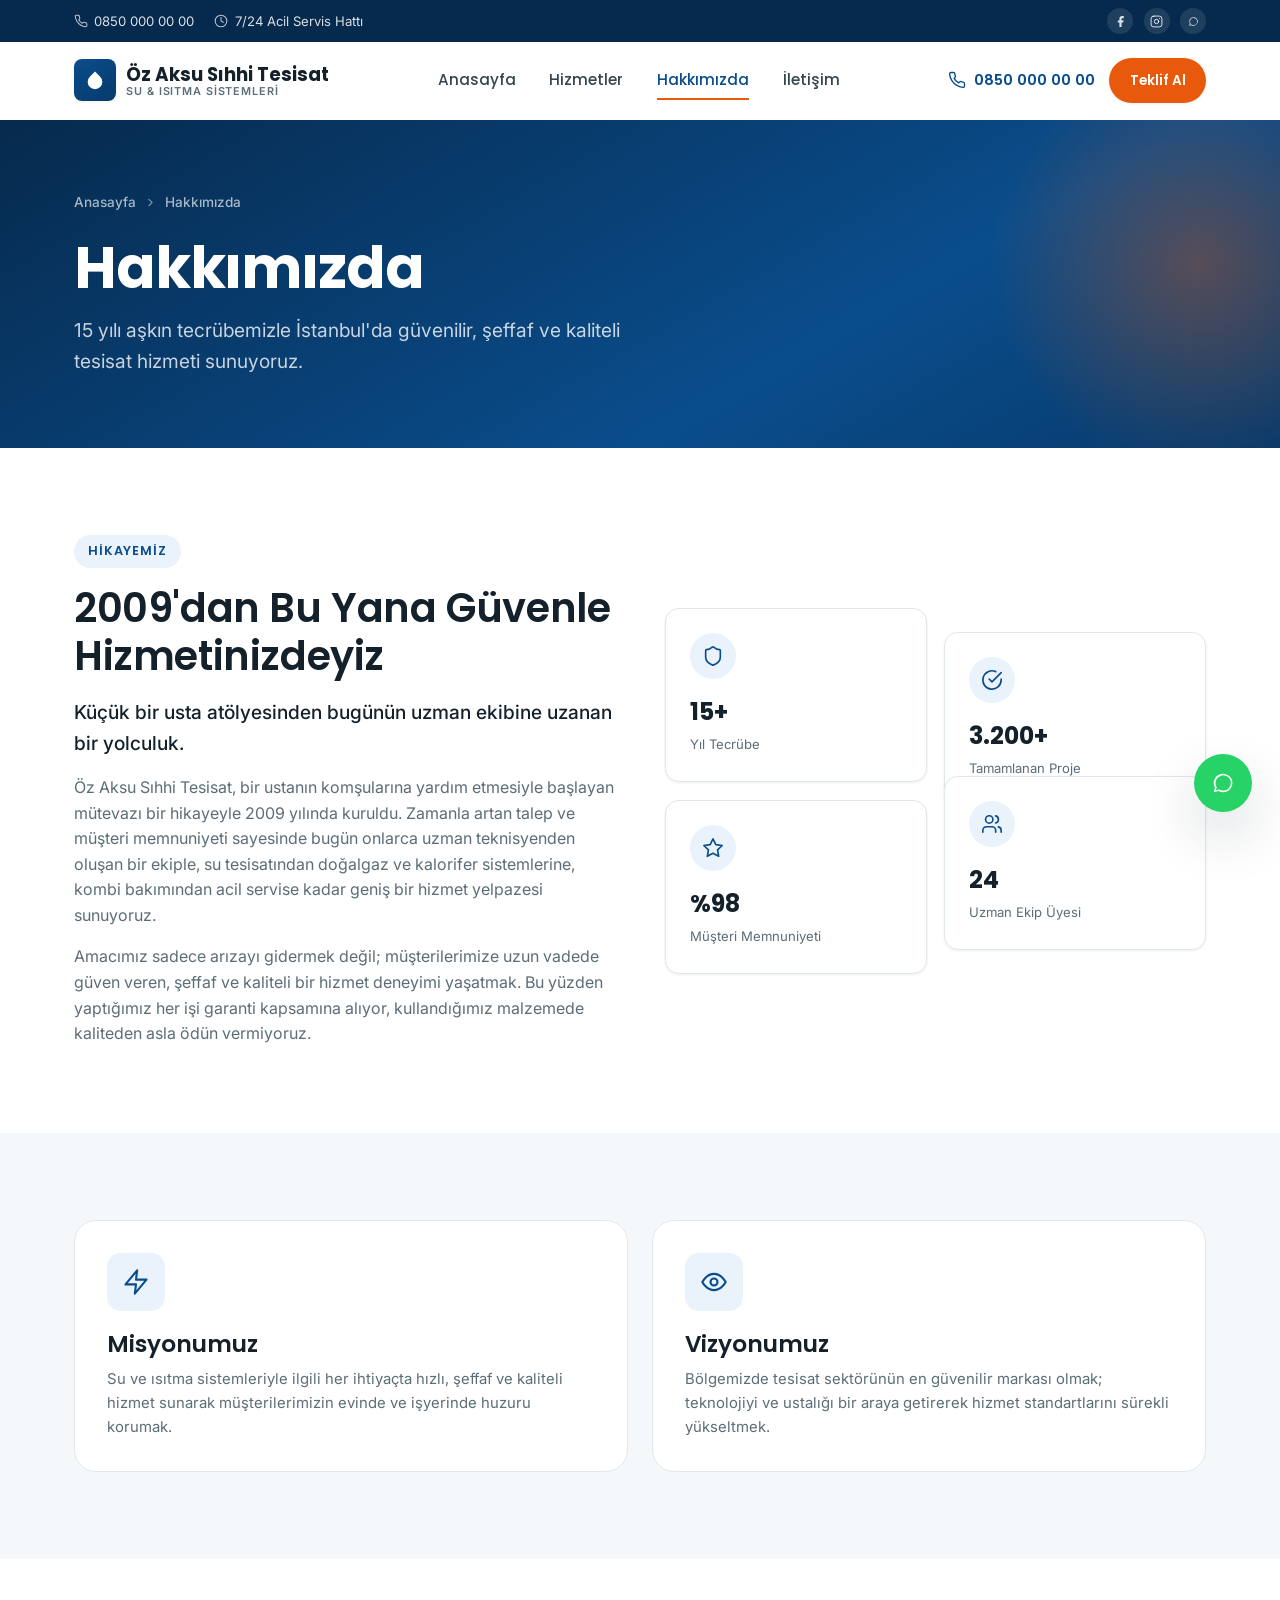
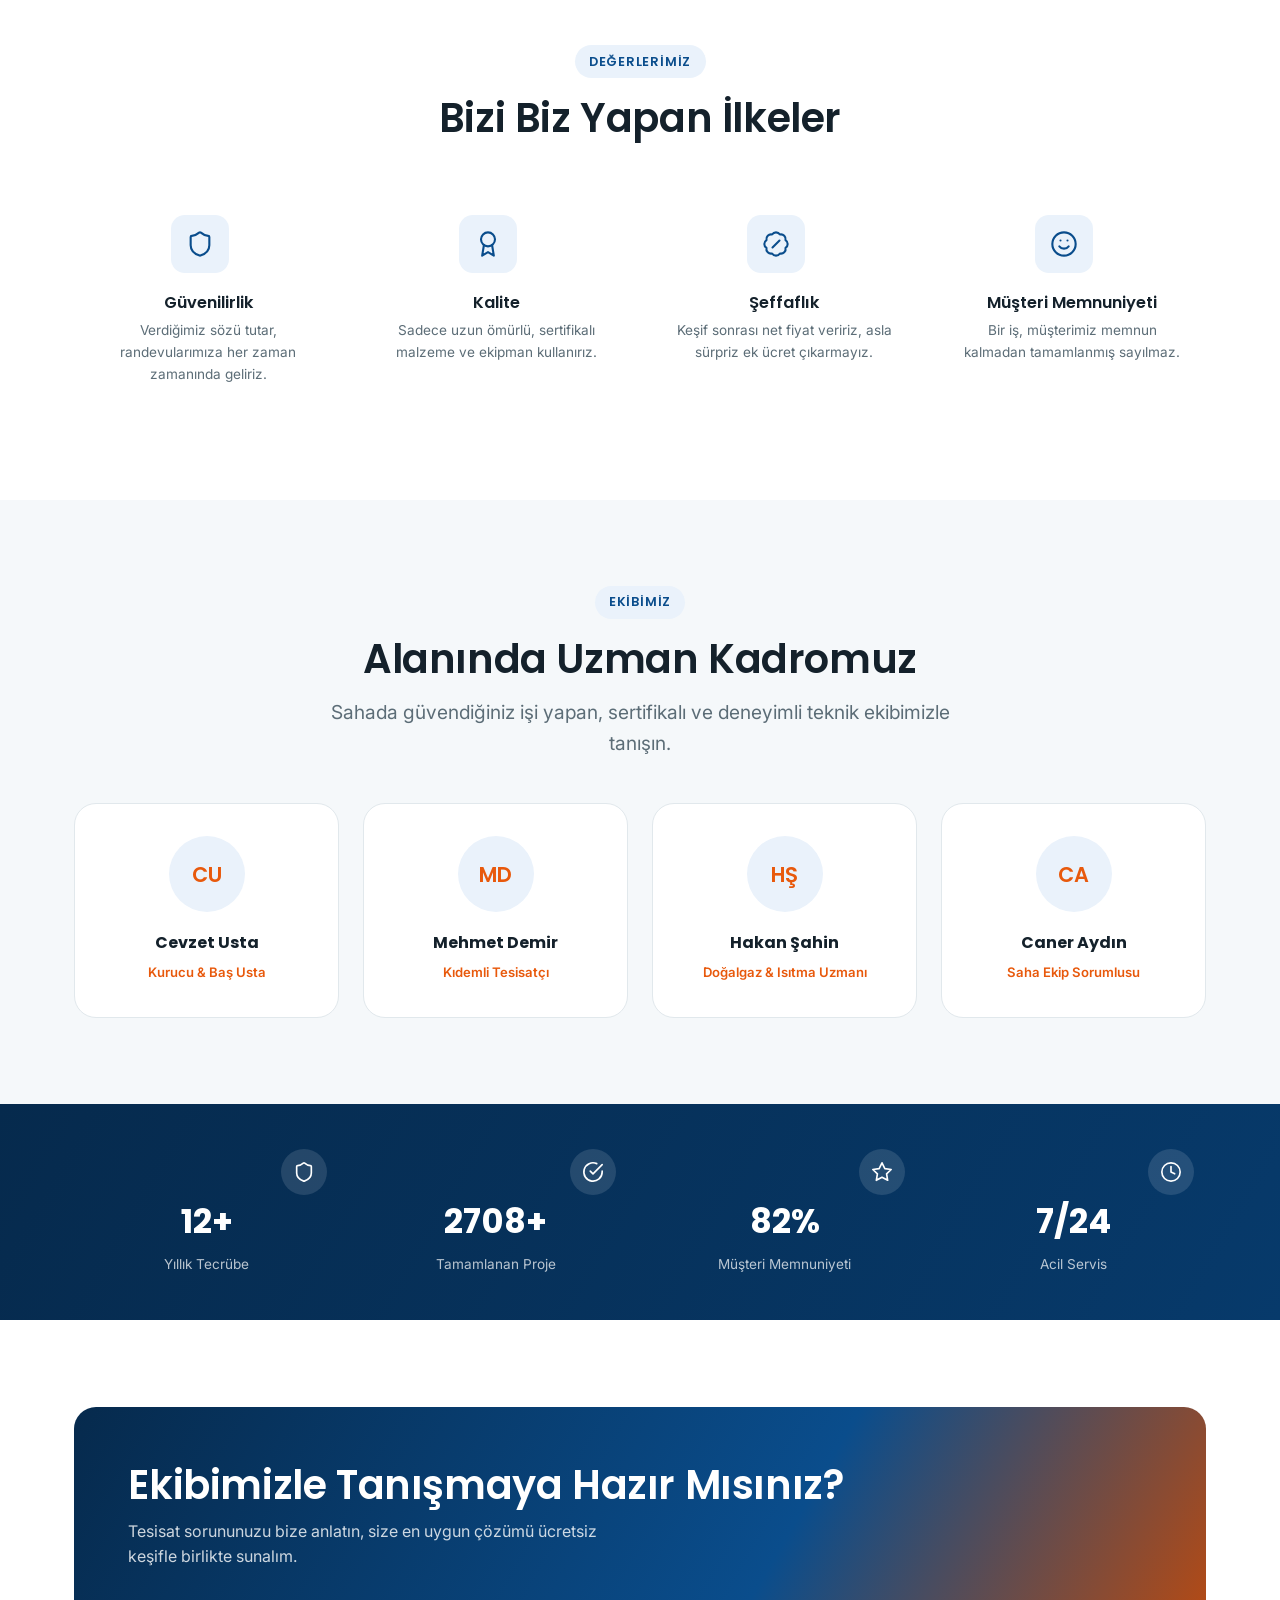
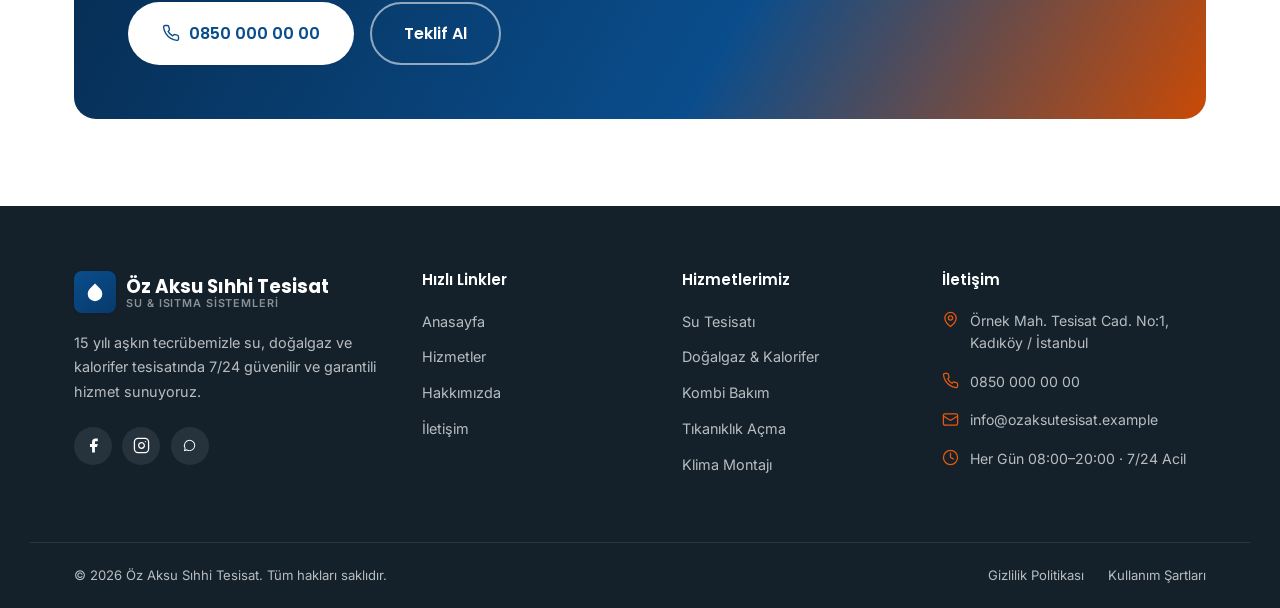
==== commit 76517610: "Rebrand site to Öz Aksu Sıhhi Tesisat, feature Cevzet Usta Renamed the business across all pages, me" ====
--- a/tesisat-website/hakkimizda.html
+++ b/tesisat-website/hakkimizda.html
@@ -3,13 +3,13 @@
 <head>
 <meta charset="UTF-8">
 <meta name="viewport" content="width=device-width, initial-scale=1">
-<title>Hakkımızda | Güven Tesisat</title>
+<title>Hakkımızda | Öz Aksu Sıhhi Tesisat</title>
 <meta name="description" content="2009'dan bu yana İstanbul'da güvenilir tesisat hizmeti. Misyonumuz, değerlerimiz ve uzman ekibimiz hakkında bilgi alın.">
 <meta name="theme-color" content="#0a4d8c">
 <link rel="icon" type="image/svg+xml" href="assets/img/favicon.svg">
 <meta property="og:type" content="website">
 <meta property="og:locale" content="tr_TR">
-<meta property="og:title" content="Hakkımızda | Güven Tesisat">
+<meta property="og:title" content="Hakkımızda | Öz Aksu Sıhhi Tesisat">
 <meta property="og:description" content="2009'dan bu yana İstanbul'da güvenilir tesisat hizmeti sunan ekibimizi ve değerlerimizi tanıyın.">
 <link rel="preconnect" href="https://fonts.googleapis.com">
 <link rel="preconnect" href="https://fonts.gstatic.com" crossorigin>
@@ -52,7 +52,7 @@
         <svg width="24" height="24" viewBox="0 0 24 24" fill="currentColor" aria-hidden="true"><path d="M12 2.69l5.66 5.66a8 8 0 1 1-11.31 0z"/></svg>
       </span>
       <span class="brand-text">
-        <span class="brand-name">Güven Tesisat</span>
+        <span class="brand-name">Öz Aksu Sıhhi Tesisat</span>
         <span class="brand-tag">Su &amp; Isıtma Sistemleri</span>
       </span>
     </a>
@@ -99,7 +99,7 @@
         <span class="eyebrow">Hikayemiz</span>
         <h2 style="margin-bottom:1.1rem">2009'dan Bu Yana Güvenle Hizmetinizdeyiz</h2>
         <p class="lead">Küçük bir usta atölyesinden bugünün uzman ekibine uzanan bir yolculuk.</p>
-        <p>Güven Tesisat, bir ustanın komşularına yardım etmesiyle başlayan mütevazı bir hikayeyle 2009 yılında kuruldu. Zamanla artan talep ve müşteri memnuniyeti sayesinde bugün onlarca uzman teknisyenden oluşan bir ekiple, su tesisatından doğalgaz ve kalorifer sistemlerine, kombi bakımından acil servise kadar geniş bir hizmet yelpazesi sunuyoruz.</p>
+        <p>Öz Aksu Sıhhi Tesisat, bir ustanın komşularına yardım etmesiyle başlayan mütevazı bir hikayeyle 2009 yılında kuruldu. Zamanla artan talep ve müşteri memnuniyeti sayesinde bugün onlarca uzman teknisyenden oluşan bir ekiple, su tesisatından doğalgaz ve kalorifer sistemlerine, kombi bakımından acil servise kadar geniş bir hizmet yelpazesi sunuyoruz.</p>
         <p>Amacımız sadece arızayı gidermek değil; müşterilerimize uzun vadede güven veren, şeffaf ve kaliteli bir hizmet deneyimi yaşatmak. Bu yüzden yaptığımız her işi garanti kapsamına alıyor, kullandığımız malzemede kaliteden asla ödün vermiyoruz.</p>
       </div>
       <div class="mini-stats-grid" data-reveal>
@@ -182,8 +182,8 @@
       </div>
       <div class="team-grid">
         <div class="team-card" data-reveal>
-          <span class="avatar-circle">AY</span>
-          <strong>Ahmet Yılmaz</strong>
+          <span class="avatar-circle">CU</span>
+          <strong>Cevzet Usta</strong>
           <span>Kurucu &amp; Baş Usta</span>
         </div>
         <div class="team-card" data-reveal>
@@ -257,7 +257,7 @@
         <a class="brand" href="index.html">
           <span class="brand-mark"><svg width="24" height="24" viewBox="0 0 24 24" fill="currentColor"><path d="M12 2.69l5.66 5.66a8 8 0 1 1-11.31 0z"/></svg></span>
           <span class="brand-text">
-            <span class="brand-name">Güven Tesisat</span>
+            <span class="brand-name">Öz Aksu Sıhhi Tesisat</span>
             <span class="brand-tag">Su &amp; Isıtma Sistemleri</span>
           </span>
         </a>
@@ -292,14 +292,14 @@
         <ul class="footer-contact">
           <li><svg width="24" height="24" viewBox="0 0 24 24" fill="none" stroke="currentColor" stroke-width="1.8" stroke-linecap="round" stroke-linejoin="round"><path d="M20 10c0 6-8 12-8 12s-8-6-8-12a8 8 0 0 1 16 0z"/><circle cx="12" cy="10" r="3"/></svg>Örnek Mah. Tesisat Cad. No:1, Kadıköy / İstanbul</li>
           <li><svg width="24" height="24" viewBox="0 0 24 24" fill="none" stroke="currentColor" stroke-width="1.8" stroke-linecap="round" stroke-linejoin="round"><path d="M22 16.92v3a2 2 0 0 1-2.18 2 19.79 19.79 0 0 1-8.63-3.07 19.5 19.5 0 0 1-6-6 19.79 19.79 0 0 1-3.07-8.67A2 2 0 0 1 4.11 2h3a2 2 0 0 1 2 1.72c.127.96.361 1.903.7 2.81a2 2 0 0 1-.45 2.11L8.09 9.91a16 16 0 0 0 6 6l1.27-1.27a2 2 0 0 1 2.11-.45c.907.339 1.85.573 2.81.7A2 2 0 0 1 22 16.92z"/></svg><a href="tel:+908500000000">0850 000 00 00</a></li>
-          <li><svg width="24" height="24" viewBox="0 0 24 24" fill="none" stroke="currentColor" stroke-width="1.8" stroke-linecap="round" stroke-linejoin="round"><rect x="2" y="4" width="20" height="16" rx="2"/><path d="m22 7-8.97 5.7a1.94 1.94 0 0 1-2.06 0L2 7"/></svg><a href="mailto:info@guventesisat.example">info@guventesisat.example</a></li>
+          <li><svg width="24" height="24" viewBox="0 0 24 24" fill="none" stroke="currentColor" stroke-width="1.8" stroke-linecap="round" stroke-linejoin="round"><rect x="2" y="4" width="20" height="16" rx="2"/><path d="m22 7-8.97 5.7a1.94 1.94 0 0 1-2.06 0L2 7"/></svg><a href="mailto:info@ozaksutesisat.example">info@ozaksutesisat.example</a></li>
           <li><svg width="24" height="24" viewBox="0 0 24 24" fill="none" stroke="currentColor" stroke-width="1.8" stroke-linecap="round" stroke-linejoin="round"><circle cx="12" cy="12" r="10"/><polyline points="12 6 12 12 16 14"/></svg>Her Gün 08:00–20:00 · 7/24 Acil</li>
         </ul>
       </div>
     </div>
   </div>
   <div class="container footer-bottom">
-    <span>© <span data-year>2026</span> Güven Tesisat. Tüm hakları saklıdır.</span>
+    <span>© <span data-year>2026</span> Öz Aksu Sıhhi Tesisat. Tüm hakları saklıdır.</span>
     <div class="footer-bottom-links">
       <a href="#">Gizlilik Politikası</a>
       <a href="#">Kullanım Şartları</a>
--- a/tesisat-website/assets/css/style.css
+++ b/tesisat-website/assets/css/style.css
@@ -1,5 +1,5 @@
 /* =========================================================
-   Güven Tesisat — Temel Site İskeleti
+   Öz Aksu Sıhhi Tesisat — Temel Site İskeleti
    Tokens, reset, layout ve tüm bileşen stilleri
    ========================================================= */
 
@@ -290,6 +290,10 @@
 .menu-toggle .icon-close{ display: none; }
 .menu-toggle[aria-expanded="true"] .icon-open{ display: none; }
 .menu-toggle[aria-expanded="true"] .icon-close{ display: block; }
+
+@media (max-width: 1180px){
+  .nav-phone{ display: none; }
+}
 
 @media (max-width: 960px){
   .nav-list{
@@ -310,7 +314,6 @@
   .nav-list.is-open{ transform: translateX(0); }
   .nav-list .nav-link{ padding-block: .9rem; border-bottom: 1px solid var(--border); font-size: 1.05rem; }
   .nav-list .nav-link::after{ display: none; }
-  .nav-phone{ display: none; }
   .menu-toggle{ display: inline-flex; }
   .nav-backdrop{
     display: none;
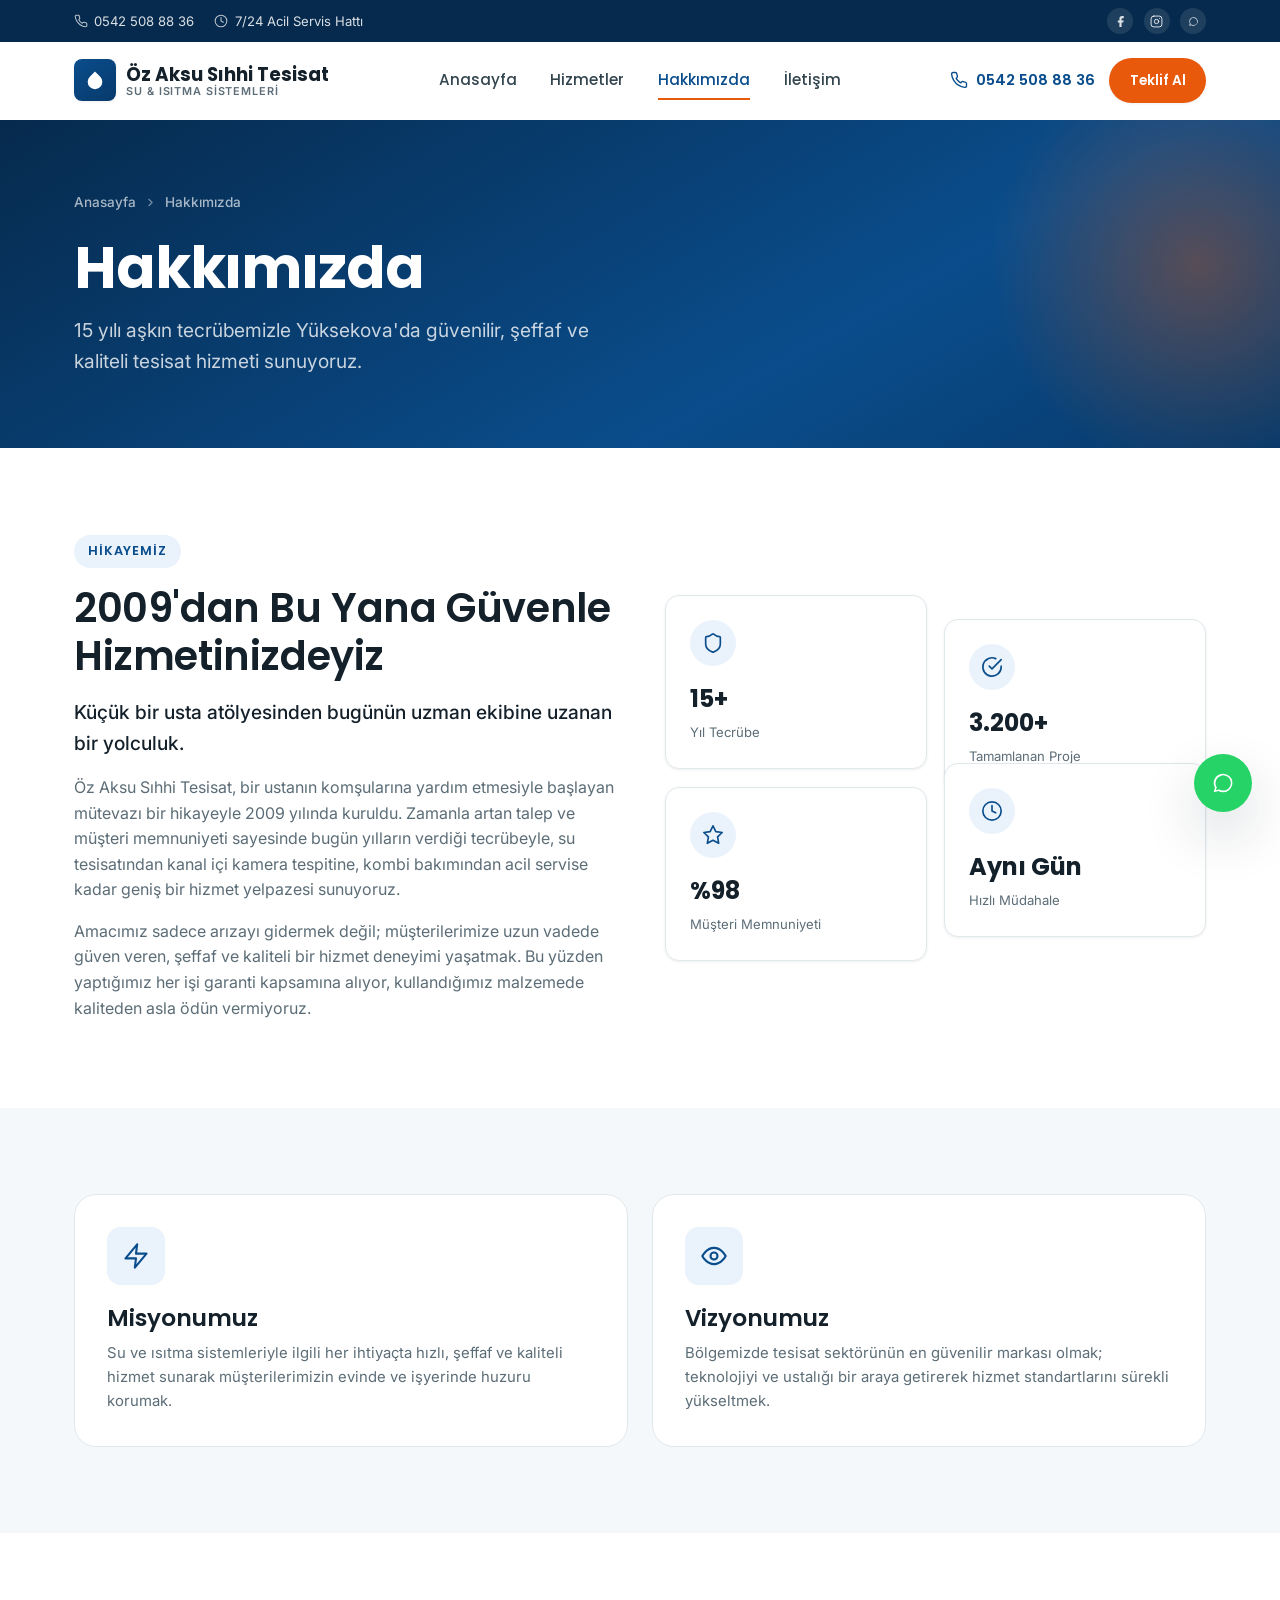
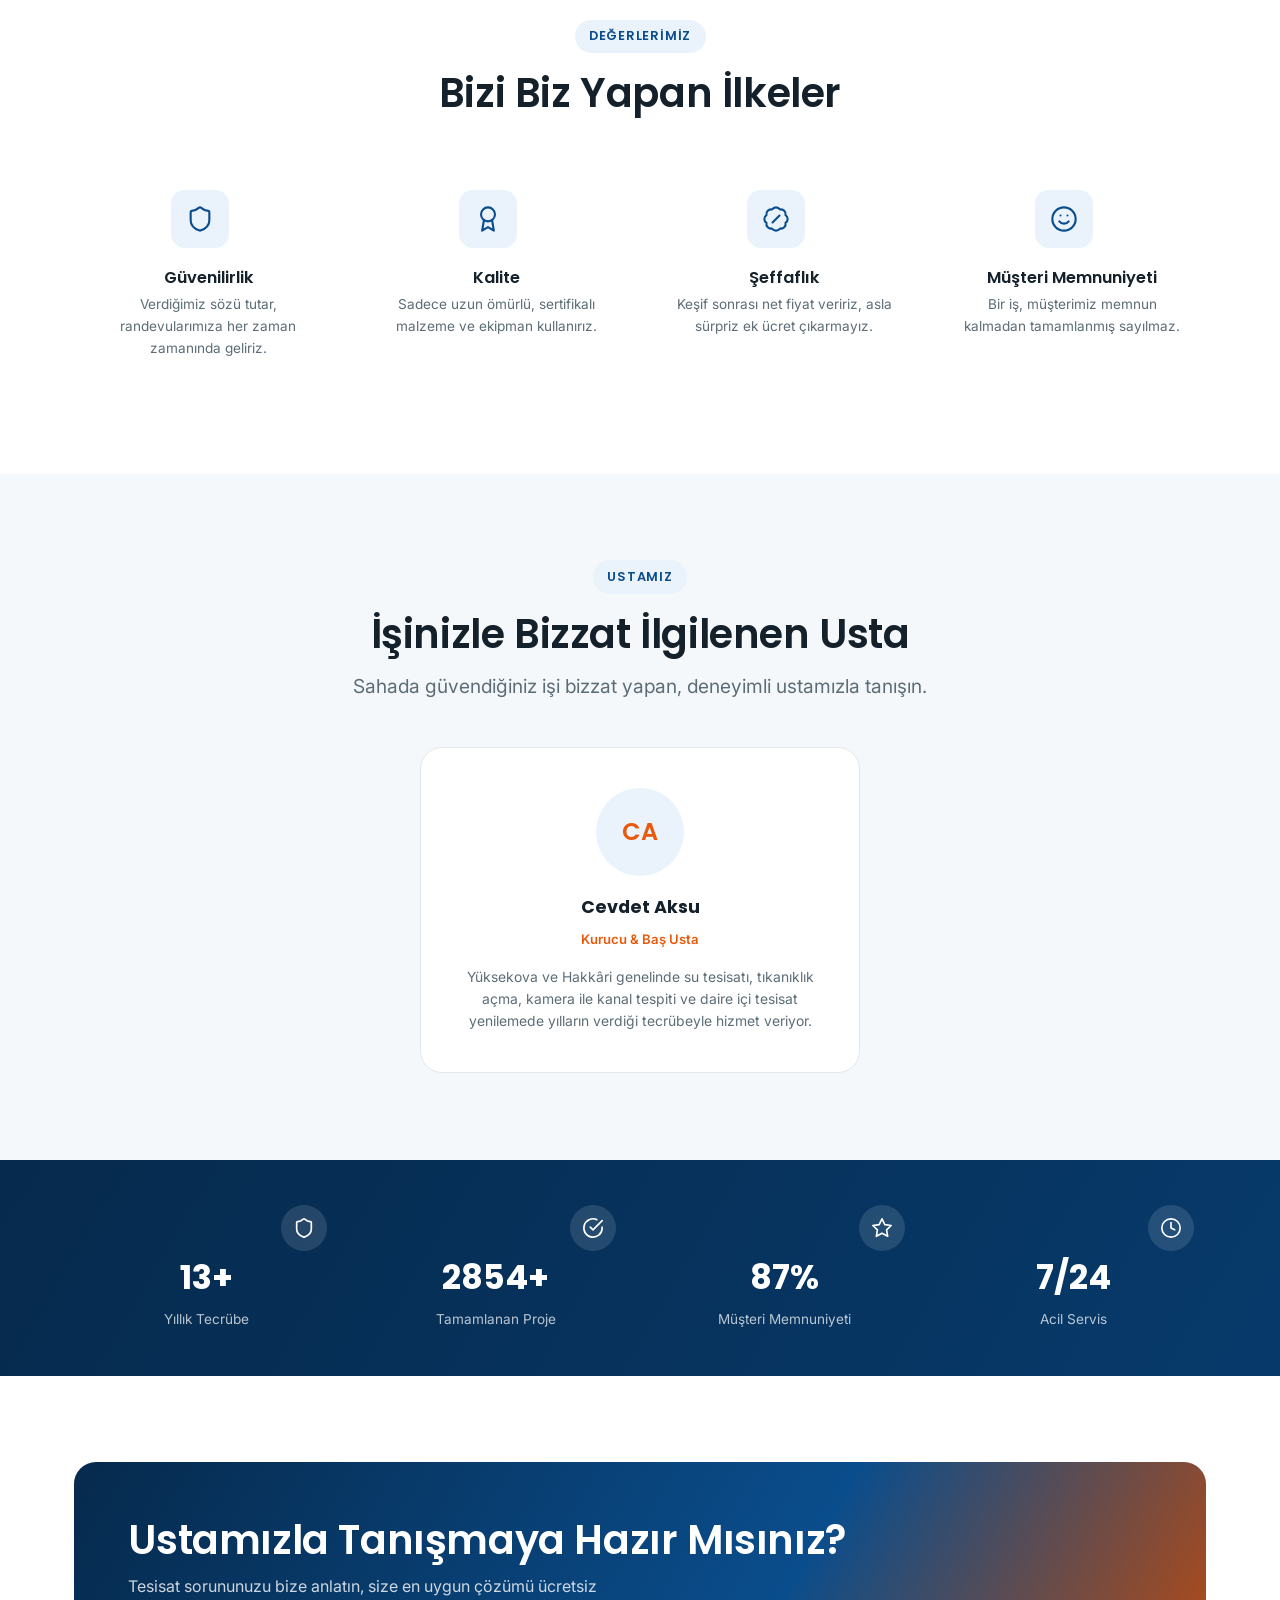
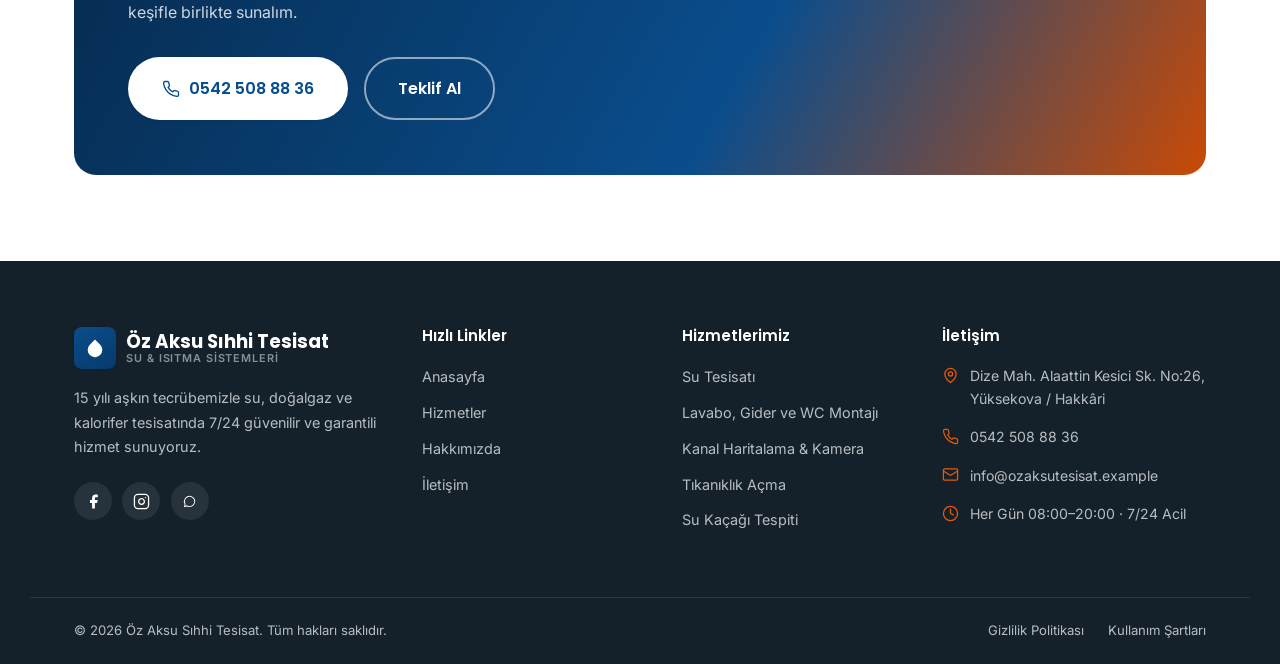
==== commit 06469f81: "Integrate real business details for Öz Aksu Sıhhi Tesisat Replace placeholder contact info with the " ====
--- a/tesisat-website/hakkimizda.html
+++ b/tesisat-website/hakkimizda.html
@@ -4,13 +4,13 @@
 <meta charset="UTF-8">
 <meta name="viewport" content="width=device-width, initial-scale=1">
 <title>Hakkımızda | Öz Aksu Sıhhi Tesisat</title>
-<meta name="description" content="2009'dan bu yana İstanbul'da güvenilir tesisat hizmeti. Misyonumuz, değerlerimiz ve uzman ekibimiz hakkında bilgi alın.">
+<meta name="description" content="2009'dan bu yana Yüksekova'da güvenilir tesisat hizmeti. Misyonumuz, değerlerimiz ve ustamız hakkında bilgi alın.">
 <meta name="theme-color" content="#0a4d8c">
 <link rel="icon" type="image/svg+xml" href="assets/img/favicon.svg">
 <meta property="og:type" content="website">
 <meta property="og:locale" content="tr_TR">
 <meta property="og:title" content="Hakkımızda | Öz Aksu Sıhhi Tesisat">
-<meta property="og:description" content="2009'dan bu yana İstanbul'da güvenilir tesisat hizmeti sunan ekibimizi ve değerlerimizi tanıyın.">
+<meta property="og:description" content="2009'dan bu yana Yüksekova'da güvenilir tesisat hizmeti sunan ustamızı ve değerlerimizi tanıyın.">
 <link rel="preconnect" href="https://fonts.googleapis.com">
 <link rel="preconnect" href="https://fonts.gstatic.com" crossorigin>
 <link href="https://fonts.googleapis.com/css2?family=Inter:wght@400;500;600;700&family=Poppins:wght@500;600;700&display=swap" rel="stylesheet">
@@ -22,9 +22,9 @@
 <div class="topbar">
   <div class="container">
     <div class="topbar-info">
-      <a href="tel:+908500000000">
+      <a href="tel:+905425088836">
         <svg width="24" height="24" viewBox="0 0 24 24" fill="none" stroke="currentColor" stroke-width="1.8" stroke-linecap="round" stroke-linejoin="round" aria-hidden="true"><path d="M22 16.92v3a2 2 0 0 1-2.18 2 19.79 19.79 0 0 1-8.63-3.07 19.5 19.5 0 0 1-6-6 19.79 19.79 0 0 1-3.07-8.67A2 2 0 0 1 4.11 2h3a2 2 0 0 1 2 1.72c.127.96.361 1.903.7 2.81a2 2 0 0 1-.45 2.11L8.09 9.91a16 16 0 0 0 6 6l1.27-1.27a2 2 0 0 1 2.11-.45c.907.339 1.85.573 2.81.7A2 2 0 0 1 22 16.92z"/></svg>
-        0850 000 00 00
+        0542 508 88 36
       </a>
       <span>
         <svg width="24" height="24" viewBox="0 0 24 24" fill="none" stroke="currentColor" stroke-width="1.8" stroke-linecap="round" stroke-linejoin="round" aria-hidden="true"><circle cx="12" cy="12" r="10"/><polyline points="12 6 12 12 16 14"/></svg>
@@ -38,7 +38,7 @@
       <a href="#" aria-label="Instagram sayfamız">
         <svg width="24" height="24" viewBox="0 0 24 24" fill="none" stroke="currentColor" stroke-width="1.8" stroke-linecap="round" stroke-linejoin="round" aria-hidden="true"><rect width="20" height="20" x="2" y="2" rx="5"/><path d="M16 11.37A4 4 0 1 1 12.63 8 4 4 0 0 1 16 11.37z"/><line x1="17.5" x2="17.51" y1="6.5" y2="6.5"/></svg>
       </a>
-      <a href="https://wa.me/908500000000" aria-label="WhatsApp hattımız">
+      <a href="https://wa.me/905425088836" aria-label="WhatsApp hattımız">
         <svg width="24" height="24" viewBox="0 0 24 24" fill="currentColor" aria-hidden="true"><path d="M17.6 6.32A7.85 7.85 0 0 0 12.05 4a7.94 7.94 0 0 0-6.9 11.9L4 20l4.2-1.1a7.9 7.9 0 0 0 3.85 1 7.94 7.94 0 0 0 5.55-13.58zM12.05 18.53a6.58 6.58 0 0 1-3.36-.92l-.24-.14-2.5.65.67-2.44-.16-.25a6.6 6.6 0 1 1 12.26-3.5 6.56 6.56 0 0 1-6.665 6.6z"/></svg>
       </a>
     </div>
@@ -65,9 +65,9 @@
     </nav>
 
     <div class="nav-actions">
-      <a class="nav-phone" href="tel:+908500000000">
+      <a class="nav-phone" href="tel:+905425088836">
         <svg width="24" height="24" viewBox="0 0 24 24" fill="none" stroke="currentColor" stroke-width="1.8" stroke-linecap="round" stroke-linejoin="round" aria-hidden="true"><path d="M22 16.92v3a2 2 0 0 1-2.18 2 19.79 19.79 0 0 1-8.63-3.07 19.5 19.5 0 0 1-6-6 19.79 19.79 0 0 1-3.07-8.67A2 2 0 0 1 4.11 2h3a2 2 0 0 1 2 1.72c.127.96.361 1.903.7 2.81a2 2 0 0 1-.45 2.11L8.09 9.91a16 16 0 0 0 6 6l1.27-1.27a2 2 0 0 1 2.11-.45c.907.339 1.85.573 2.81.7A2 2 0 0 1 22 16.92z"/></svg>
-        0850 000 00 00
+        0542 508 88 36
       </a>
       <a class="btn btn-primary btn-sm" href="iletisim.html">Teklif Al</a>
       <button class="menu-toggle" type="button" aria-label="Menüyü aç" aria-expanded="false" aria-controls="nav-list">
@@ -89,7 +89,7 @@
         <span>Hakkımızda</span>
       </div>
       <h1>Hakkımızda</h1>
-      <p>15 yılı aşkın tecrübemizle İstanbul'da güvenilir, şeffaf ve kaliteli tesisat hizmeti sunuyoruz.</p>
+      <p>15 yılı aşkın tecrübemizle Yüksekova'da güvenilir, şeffaf ve kaliteli tesisat hizmeti sunuyoruz.</p>
     </div>
   </section>
 
@@ -99,7 +99,7 @@
         <span class="eyebrow">Hikayemiz</span>
         <h2 style="margin-bottom:1.1rem">2009'dan Bu Yana Güvenle Hizmetinizdeyiz</h2>
         <p class="lead">Küçük bir usta atölyesinden bugünün uzman ekibine uzanan bir yolculuk.</p>
-        <p>Öz Aksu Sıhhi Tesisat, bir ustanın komşularına yardım etmesiyle başlayan mütevazı bir hikayeyle 2009 yılında kuruldu. Zamanla artan talep ve müşteri memnuniyeti sayesinde bugün onlarca uzman teknisyenden oluşan bir ekiple, su tesisatından doğalgaz ve kalorifer sistemlerine, kombi bakımından acil servise kadar geniş bir hizmet yelpazesi sunuyoruz.</p>
+        <p>Öz Aksu Sıhhi Tesisat, bir ustanın komşularına yardım etmesiyle başlayan mütevazı bir hikayeyle 2009 yılında kuruldu. Zamanla artan talep ve müşteri memnuniyeti sayesinde bugün yılların verdiği tecrübeyle, su tesisatından kanal içi kamera tespitine, kombi bakımından acil servise kadar geniş bir hizmet yelpazesi sunuyoruz.</p>
         <p>Amacımız sadece arızayı gidermek değil; müşterilerimize uzun vadede güven veren, şeffaf ve kaliteli bir hizmet deneyimi yaşatmak. Bu yüzden yaptığımız her işi garanti kapsamına alıyor, kullandığımız malzemede kaliteden asla ödün vermiyoruz.</p>
       </div>
       <div class="mini-stats-grid" data-reveal>
@@ -119,9 +119,9 @@
           <span>Müşteri Memnuniyeti</span>
         </div>
         <div class="mini-stat-card">
-          <span class="stat-icon"><svg width="24" height="24" viewBox="0 0 24 24" fill="none" stroke="currentColor" stroke-width="1.8" stroke-linecap="round" stroke-linejoin="round"><path d="M16 21v-2a4 4 0 0 0-4-4H6a4 4 0 0 0-4 4v2"/><circle cx="9" cy="7" r="4"/><path d="M22 21v-2a4 4 0 0 0-3-3.87"/><path d="M16 3.13a4 4 0 0 1 0 7.75"/></svg></span>
-          <strong>24</strong>
-          <span>Uzman Ekip Üyesi</span>
+          <span class="stat-icon"><svg width="24" height="24" viewBox="0 0 24 24" fill="none" stroke="currentColor" stroke-width="1.8" stroke-linecap="round" stroke-linejoin="round"><circle cx="12" cy="12" r="10"/><polyline points="12 6 12 12 16 14"/></svg></span>
+          <strong>Aynı Gün</strong>
+          <span>Hızlı Müdahale</span>
         </div>
       </div>
     </div>
@@ -176,30 +176,16 @@
   <section class="section section-alt" aria-labelledby="ekip-baslik">
     <div class="container">
       <div class="section-header center">
-        <span class="eyebrow">Ekibimiz</span>
-        <h2 id="ekip-baslik">Alanında Uzman Kadromuz</h2>
-        <p>Sahada güvendiğiniz işi yapan, sertifikalı ve deneyimli teknik ekibimizle tanışın.</p>
+        <span class="eyebrow">Ustamız</span>
+        <h2 id="ekip-baslik">İşinizle Bizzat İlgilenen Usta</h2>
+        <p>Sahada güvendiğiniz işi bizzat yapan, deneyimli ustamızla tanışın.</p>
       </div>
       <div class="team-grid">
         <div class="team-card" data-reveal>
-          <span class="avatar-circle">CU</span>
-          <strong>Cevzet Usta</strong>
+          <span class="avatar-circle">CA</span>
+          <strong>Cevdet Aksu</strong>
           <span>Kurucu &amp; Baş Usta</span>
-        </div>
-        <div class="team-card" data-reveal>
-          <span class="avatar-circle">MD</span>
-          <strong>Mehmet Demir</strong>
-          <span>Kıdemli Tesisatçı</span>
-        </div>
-        <div class="team-card" data-reveal>
-          <span class="avatar-circle">HŞ</span>
-          <strong>Hakan Şahin</strong>
-          <span>Doğalgaz &amp; Isıtma Uzmanı</span>
-        </div>
-        <div class="team-card" data-reveal>
-          <span class="avatar-circle">CA</span>
-          <strong>Caner Aydın</strong>
-          <span>Saha Ekip Sorumlusu</span>
+          <p class="team-bio">Yüksekova ve Hakkâri genelinde su tesisatı, tıkanıklık açma, kamera ile kanal tespiti ve daire içi tesisat yenilemede yılların verdiği tecrübeyle hizmet veriyor.</p>
         </div>
       </div>
     </div>
@@ -234,13 +220,13 @@
     <div class="container">
       <div class="cta-banner" data-reveal>
         <div>
-          <h2>Ekibimizle Tanışmaya Hazır Mısınız?</h2>
+          <h2>Ustamızla Tanışmaya Hazır Mısınız?</h2>
           <p>Tesisat sorununuzu bize anlatın, size en uygun çözümü ücretsiz keşifle birlikte sunalım.</p>
         </div>
         <div class="cta-actions">
-          <a class="btn btn-white btn-lg" href="tel:+908500000000">
+          <a class="btn btn-white btn-lg" href="tel:+905425088836">
             <svg width="24" height="24" viewBox="0 0 24 24" fill="none" stroke="currentColor" stroke-width="1.8" stroke-linecap="round" stroke-linejoin="round"><path d="M22 16.92v3a2 2 0 0 1-2.18 2 19.79 19.79 0 0 1-8.63-3.07 19.5 19.5 0 0 1-6-6 19.79 19.79 0 0 1-3.07-8.67A2 2 0 0 1 4.11 2h3a2 2 0 0 1 2 1.72c.127.96.361 1.903.7 2.81a2 2 0 0 1-.45 2.11L8.09 9.91a16 16 0 0 0 6 6l1.27-1.27a2 2 0 0 1 2.11-.45c.907.339 1.85.573 2.81.7A2 2 0 0 1 22 16.92z"/></svg>
-            0850 000 00 00
+            0542 508 88 36
           </a>
           <a class="btn btn-outline btn-lg" href="iletisim.html">Teklif Al</a>
         </div>
@@ -265,7 +251,7 @@
         <div class="social-links">
           <a href="#" aria-label="Facebook"><svg width="24" height="24" viewBox="0 0 24 24" fill="currentColor"><path d="M18 2h-3a5 5 0 0 0-5 5v3H7v4h3v8h4v-8h3l1-4h-4V7a1 1 0 0 1 1-1h3z"/></svg></a>
           <a href="#" aria-label="Instagram"><svg width="24" height="24" viewBox="0 0 24 24" fill="none" stroke="currentColor" stroke-width="1.8" stroke-linecap="round" stroke-linejoin="round"><rect width="20" height="20" x="2" y="2" rx="5"/><path d="M16 11.37A4 4 0 1 1 12.63 8 4 4 0 0 1 16 11.37z"/><line x1="17.5" x2="17.51" y1="6.5" y2="6.5"/></svg></a>
-          <a href="https://wa.me/908500000000" aria-label="WhatsApp"><svg width="24" height="24" viewBox="0 0 24 24" fill="currentColor"><path d="M17.6 6.32A7.85 7.85 0 0 0 12.05 4a7.94 7.94 0 0 0-6.9 11.9L4 20l4.2-1.1a7.9 7.9 0 0 0 3.85 1 7.94 7.94 0 0 0 5.55-13.58zM12.05 18.53a6.58 6.58 0 0 1-3.36-.92l-.24-.14-2.5.65.67-2.44-.16-.25a6.6 6.6 0 1 1 12.26-3.5 6.56 6.56 0 0 1-6.665 6.6z"/></svg></a>
+          <a href="https://wa.me/905425088836" aria-label="WhatsApp"><svg width="24" height="24" viewBox="0 0 24 24" fill="currentColor"><path d="M17.6 6.32A7.85 7.85 0 0 0 12.05 4a7.94 7.94 0 0 0-6.9 11.9L4 20l4.2-1.1a7.9 7.9 0 0 0 3.85 1 7.94 7.94 0 0 0 5.55-13.58zM12.05 18.53a6.58 6.58 0 0 1-3.36-.92l-.24-.14-2.5.65.67-2.44-.16-.25a6.6 6.6 0 1 1 12.26-3.5 6.56 6.56 0 0 1-6.665 6.6z"/></svg></a>
         </div>
       </div>
       <div>
@@ -281,17 +267,17 @@
         <h3 class="footer-heading">Hizmetlerimiz</h3>
         <div class="footer-links">
           <a href="hizmetler.html#su-tesisati">Su Tesisatı</a>
-          <a href="hizmetler.html#dogalgaz-kalorifer">Doğalgaz &amp; Kalorifer</a>
-          <a href="hizmetler.html#kombi-bakim">Kombi Bakım</a>
+          <a href="hizmetler.html#lavabo-gider-wc">Lavabo, Gider ve WC Montajı</a>
+          <a href="hizmetler.html#kanal-kamera">Kanal Haritalama &amp; Kamera</a>
           <a href="hizmetler.html#tikaniklik-acma">Tıkanıklık Açma</a>
-          <a href="hizmetler.html#klima-montaji">Klima Montajı</a>
+          <a href="hizmetler.html#su-kacagi-tespiti">Su Kaçağı Tespiti</a>
         </div>
       </div>
       <div>
         <h3 class="footer-heading">İletişim</h3>
         <ul class="footer-contact">
-          <li><svg width="24" height="24" viewBox="0 0 24 24" fill="none" stroke="currentColor" stroke-width="1.8" stroke-linecap="round" stroke-linejoin="round"><path d="M20 10c0 6-8 12-8 12s-8-6-8-12a8 8 0 0 1 16 0z"/><circle cx="12" cy="10" r="3"/></svg>Örnek Mah. Tesisat Cad. No:1, Kadıköy / İstanbul</li>
-          <li><svg width="24" height="24" viewBox="0 0 24 24" fill="none" stroke="currentColor" stroke-width="1.8" stroke-linecap="round" stroke-linejoin="round"><path d="M22 16.92v3a2 2 0 0 1-2.18 2 19.79 19.79 0 0 1-8.63-3.07 19.5 19.5 0 0 1-6-6 19.79 19.79 0 0 1-3.07-8.67A2 2 0 0 1 4.11 2h3a2 2 0 0 1 2 1.72c.127.96.361 1.903.7 2.81a2 2 0 0 1-.45 2.11L8.09 9.91a16 16 0 0 0 6 6l1.27-1.27a2 2 0 0 1 2.11-.45c.907.339 1.85.573 2.81.7A2 2 0 0 1 22 16.92z"/></svg><a href="tel:+908500000000">0850 000 00 00</a></li>
+          <li><svg width="24" height="24" viewBox="0 0 24 24" fill="none" stroke="currentColor" stroke-width="1.8" stroke-linecap="round" stroke-linejoin="round"><path d="M20 10c0 6-8 12-8 12s-8-6-8-12a8 8 0 0 1 16 0z"/><circle cx="12" cy="10" r="3"/></svg>Dize Mah. Alaattin Kesici Sk. No:26, Yüksekova / Hakkâri</li>
+          <li><svg width="24" height="24" viewBox="0 0 24 24" fill="none" stroke="currentColor" stroke-width="1.8" stroke-linecap="round" stroke-linejoin="round"><path d="M22 16.92v3a2 2 0 0 1-2.18 2 19.79 19.79 0 0 1-8.63-3.07 19.5 19.5 0 0 1-6-6 19.79 19.79 0 0 1-3.07-8.67A2 2 0 0 1 4.11 2h3a2 2 0 0 1 2 1.72c.127.96.361 1.903.7 2.81a2 2 0 0 1-.45 2.11L8.09 9.91a16 16 0 0 0 6 6l1.27-1.27a2 2 0 0 1 2.11-.45c.907.339 1.85.573 2.81.7A2 2 0 0 1 22 16.92z"/></svg><a href="tel:+905425088836">0542 508 88 36</a></li>
           <li><svg width="24" height="24" viewBox="0 0 24 24" fill="none" stroke="currentColor" stroke-width="1.8" stroke-linecap="round" stroke-linejoin="round"><rect x="2" y="4" width="20" height="16" rx="2"/><path d="m22 7-8.97 5.7a1.94 1.94 0 0 1-2.06 0L2 7"/></svg><a href="mailto:info@ozaksutesisat.example">info@ozaksutesisat.example</a></li>
           <li><svg width="24" height="24" viewBox="0 0 24 24" fill="none" stroke="currentColor" stroke-width="1.8" stroke-linecap="round" stroke-linejoin="round"><circle cx="12" cy="12" r="10"/><polyline points="12 6 12 12 16 14"/></svg>Her Gün 08:00–20:00 · 7/24 Acil</li>
         </ul>
@@ -307,16 +293,16 @@
   </div>
 </footer>
 
-<a class="whatsapp-float" href="https://wa.me/908500000000" aria-label="WhatsApp ile yazın" target="_blank" rel="noopener">
+<a class="whatsapp-float" href="https://wa.me/905425088836" aria-label="WhatsApp ile yazın" target="_blank" rel="noopener">
   <svg width="24" height="24" viewBox="0 0 24 24" fill="currentColor"><path d="M17.6 6.32A7.85 7.85 0 0 0 12.05 4a7.94 7.94 0 0 0-6.9 11.9L4 20l4.2-1.1a7.9 7.9 0 0 0 3.85 1 7.94 7.94 0 0 0 5.55-13.58zM12.05 18.53a6.58 6.58 0 0 1-3.36-.92l-.24-.14-2.5.65.67-2.44-.16-.25a6.6 6.6 0 1 1 12.26-3.5 6.56 6.56 0 0 1-6.665 6.6z"/></svg>
 </a>
 <button class="back-to-top" type="button" aria-label="Sayfa başına dön">
   <svg width="24" height="24" viewBox="0 0 24 24" fill="none" stroke="currentColor" stroke-width="2" stroke-linecap="round" stroke-linejoin="round"><path d="m18 15-6-6-6 6"/></svg>
 </button>
 <div class="mobile-call-bar">
-  <a href="tel:+908500000000">
+  <a href="tel:+905425088836">
     <svg width="24" height="24" viewBox="0 0 24 24" fill="none" stroke="currentColor" stroke-width="1.8" stroke-linecap="round" stroke-linejoin="round"><path d="M22 16.92v3a2 2 0 0 1-2.18 2 19.79 19.79 0 0 1-8.63-3.07 19.5 19.5 0 0 1-6-6 19.79 19.79 0 0 1-3.07-8.67A2 2 0 0 1 4.11 2h3a2 2 0 0 1 2 1.72c.127.96.361 1.903.7 2.81a2 2 0 0 1-.45 2.11L8.09 9.91a16 16 0 0 0 6 6l1.27-1.27a2 2 0 0 1 2.11-.45c.907.339 1.85.573 2.81.7A2 2 0 0 1 22 16.92z"/></svg>
-    Hemen Ara: 0850 000 00 00
+    Hemen Ara: 0542 508 88 36
   </a>
 </div>
 
--- a/tesisat-website/assets/css/style.css
+++ b/tesisat-website/assets/css/style.css
@@ -822,24 +822,24 @@
 .value-card h3{ font-size: 1.02rem; margin-bottom: .45rem; }
 .value-card p{ font-size: .85rem; color: var(--ink-500); }
 
-.team-grid{ display: grid; grid-template-columns: repeat(4, 1fr); gap: 1.5rem; }
+.team-grid{ max-width: 440px; margin-inline: auto; }
 .team-card{
   text-align: center;
   background: var(--white);
   border: 1px solid var(--border);
   border-radius: var(--radius-lg);
-  padding: 2rem 1.25rem;
+  padding: 2.5rem 2rem;
   transition: transform .22s var(--ease), box-shadow .22s var(--ease);
 }
 .team-card:hover{ transform: translateY(-4px); box-shadow: var(--shadow-md); }
-.team-card .avatar-circle{ width: 76px; height: 76px; font-size: 1.3rem; margin: 0 auto 1.1rem; }
-.team-card strong{ display: block; font-family: var(--ff-heading); color: var(--ink); margin-bottom: .25rem; }
+.team-card .avatar-circle{ width: 88px; height: 88px; font-size: 1.5rem; margin: 0 auto 1.1rem; }
+.team-card strong{ display: block; font-family: var(--ff-heading); font-size: 1.1rem; color: var(--ink); margin-bottom: .25rem; }
 .team-card span{ font-size: .82rem; color: var(--accent); font-weight: 600; }
+.team-bio{ margin-top: .9rem; font-size: .87rem; color: var(--ink-500); line-height: 1.6; }
 
 @media (max-width: 960px){
   .about-grid{ grid-template-columns: 1fr; }
   .values-grid{ grid-template-columns: repeat(2, 1fr); }
-  .team-grid{ grid-template-columns: repeat(2, 1fr); }
 }
 
 /* ---------- Footer ---------- */
@@ -968,6 +968,5 @@
   .testimonial-grid{ grid-template-columns: 1fr; }
   .stats-grid{ grid-template-columns: 1fr 1fr; }
   .values-grid{ grid-template-columns: 1fr; }
-  .team-grid{ grid-template-columns: 1fr; }
   .cta-banner{ flex-direction: column; align-items: flex-start; }
 }
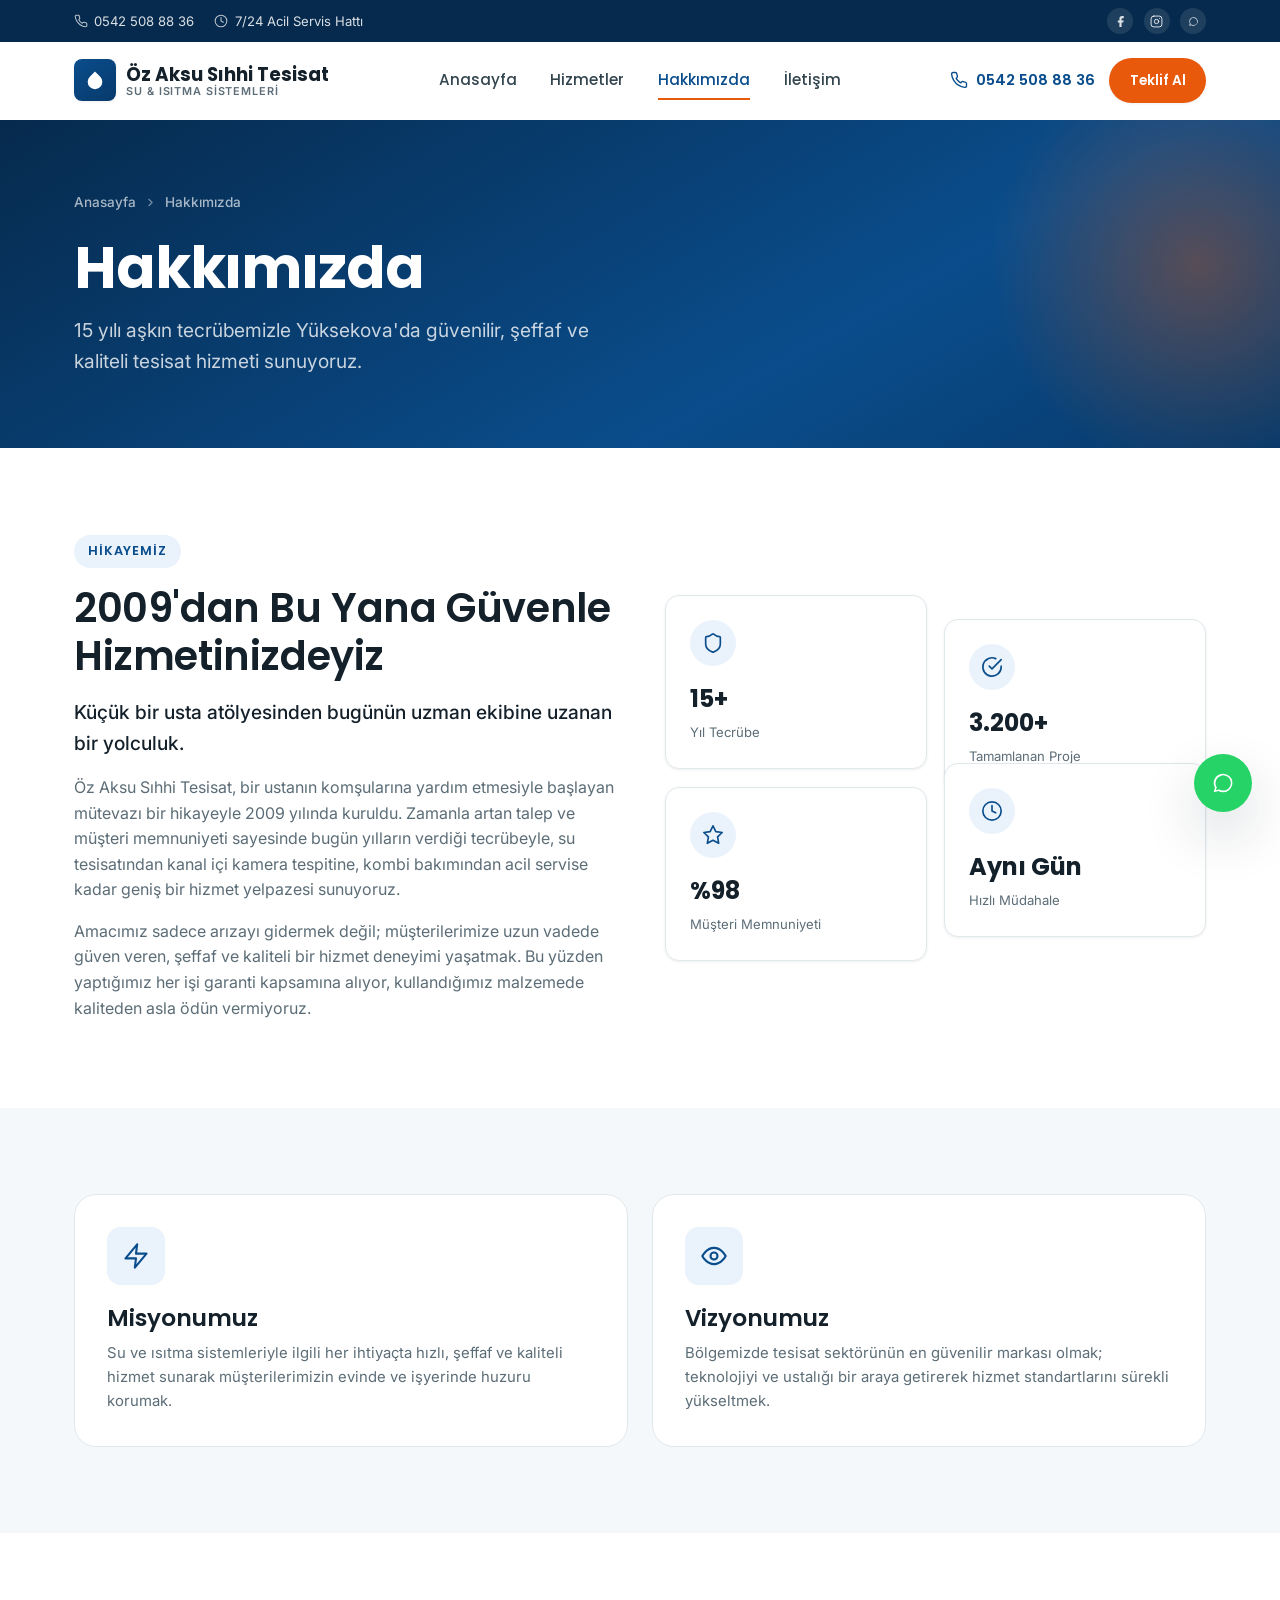
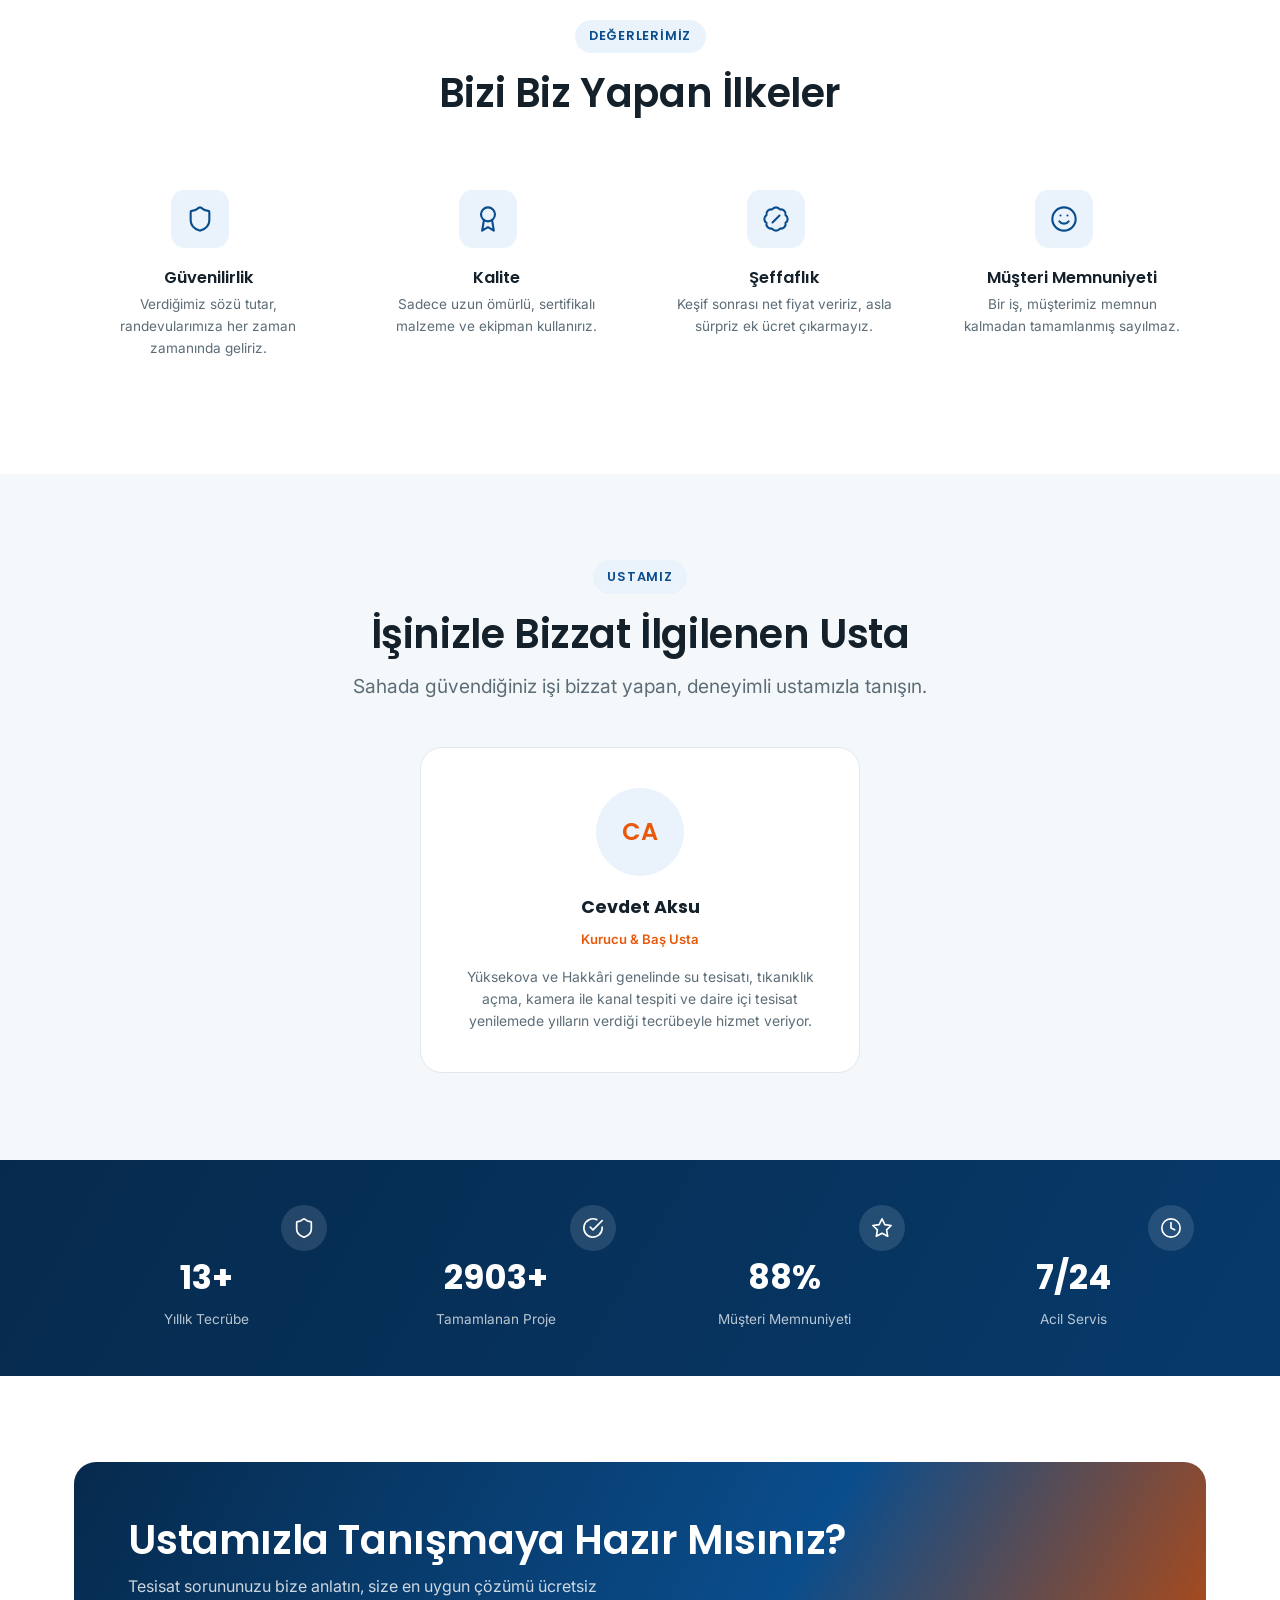
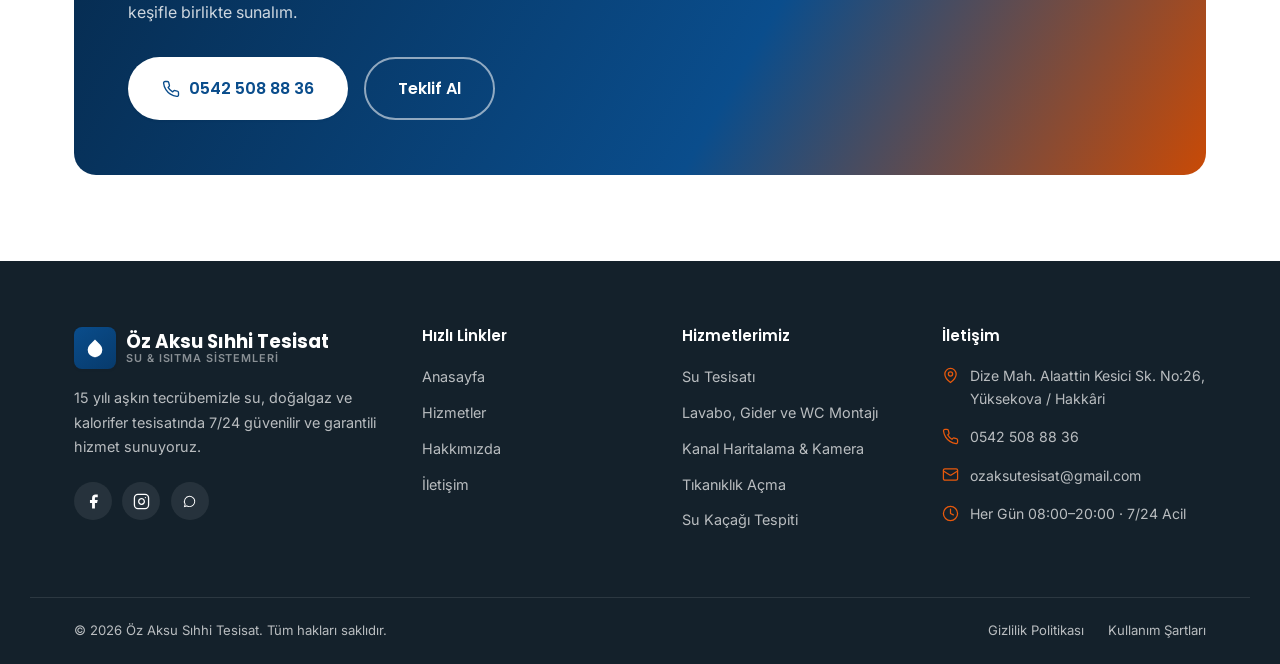
==== commit 75863147: "Use real contact email (ozaksutesisat@gmail.com) Replace the placeholder info@ozaksutesisat.example " ====
--- a/tesisat-website/hakkimizda.html
+++ b/tesisat-website/hakkimizda.html
@@ -278,7 +278,7 @@
         <ul class="footer-contact">
           <li><svg width="24" height="24" viewBox="0 0 24 24" fill="none" stroke="currentColor" stroke-width="1.8" stroke-linecap="round" stroke-linejoin="round"><path d="M20 10c0 6-8 12-8 12s-8-6-8-12a8 8 0 0 1 16 0z"/><circle cx="12" cy="10" r="3"/></svg>Dize Mah. Alaattin Kesici Sk. No:26, Yüksekova / Hakkâri</li>
           <li><svg width="24" height="24" viewBox="0 0 24 24" fill="none" stroke="currentColor" stroke-width="1.8" stroke-linecap="round" stroke-linejoin="round"><path d="M22 16.92v3a2 2 0 0 1-2.18 2 19.79 19.79 0 0 1-8.63-3.07 19.5 19.5 0 0 1-6-6 19.79 19.79 0 0 1-3.07-8.67A2 2 0 0 1 4.11 2h3a2 2 0 0 1 2 1.72c.127.96.361 1.903.7 2.81a2 2 0 0 1-.45 2.11L8.09 9.91a16 16 0 0 0 6 6l1.27-1.27a2 2 0 0 1 2.11-.45c.907.339 1.85.573 2.81.7A2 2 0 0 1 22 16.92z"/></svg><a href="tel:+905425088836">0542 508 88 36</a></li>
-          <li><svg width="24" height="24" viewBox="0 0 24 24" fill="none" stroke="currentColor" stroke-width="1.8" stroke-linecap="round" stroke-linejoin="round"><rect x="2" y="4" width="20" height="16" rx="2"/><path d="m22 7-8.97 5.7a1.94 1.94 0 0 1-2.06 0L2 7"/></svg><a href="mailto:info@ozaksutesisat.example">info@ozaksutesisat.example</a></li>
+          <li><svg width="24" height="24" viewBox="0 0 24 24" fill="none" stroke="currentColor" stroke-width="1.8" stroke-linecap="round" stroke-linejoin="round"><rect x="2" y="4" width="20" height="16" rx="2"/><path d="m22 7-8.97 5.7a1.94 1.94 0 0 1-2.06 0L2 7"/></svg><a href="mailto:ozaksutesisat@gmail.com">ozaksutesisat@gmail.com</a></li>
           <li><svg width="24" height="24" viewBox="0 0 24 24" fill="none" stroke="currentColor" stroke-width="1.8" stroke-linecap="round" stroke-linejoin="round"><circle cx="12" cy="12" r="10"/><polyline points="12 6 12 12 16 14"/></svg>Her Gün 08:00–20:00 · 7/24 Acil</li>
         </ul>
       </div>
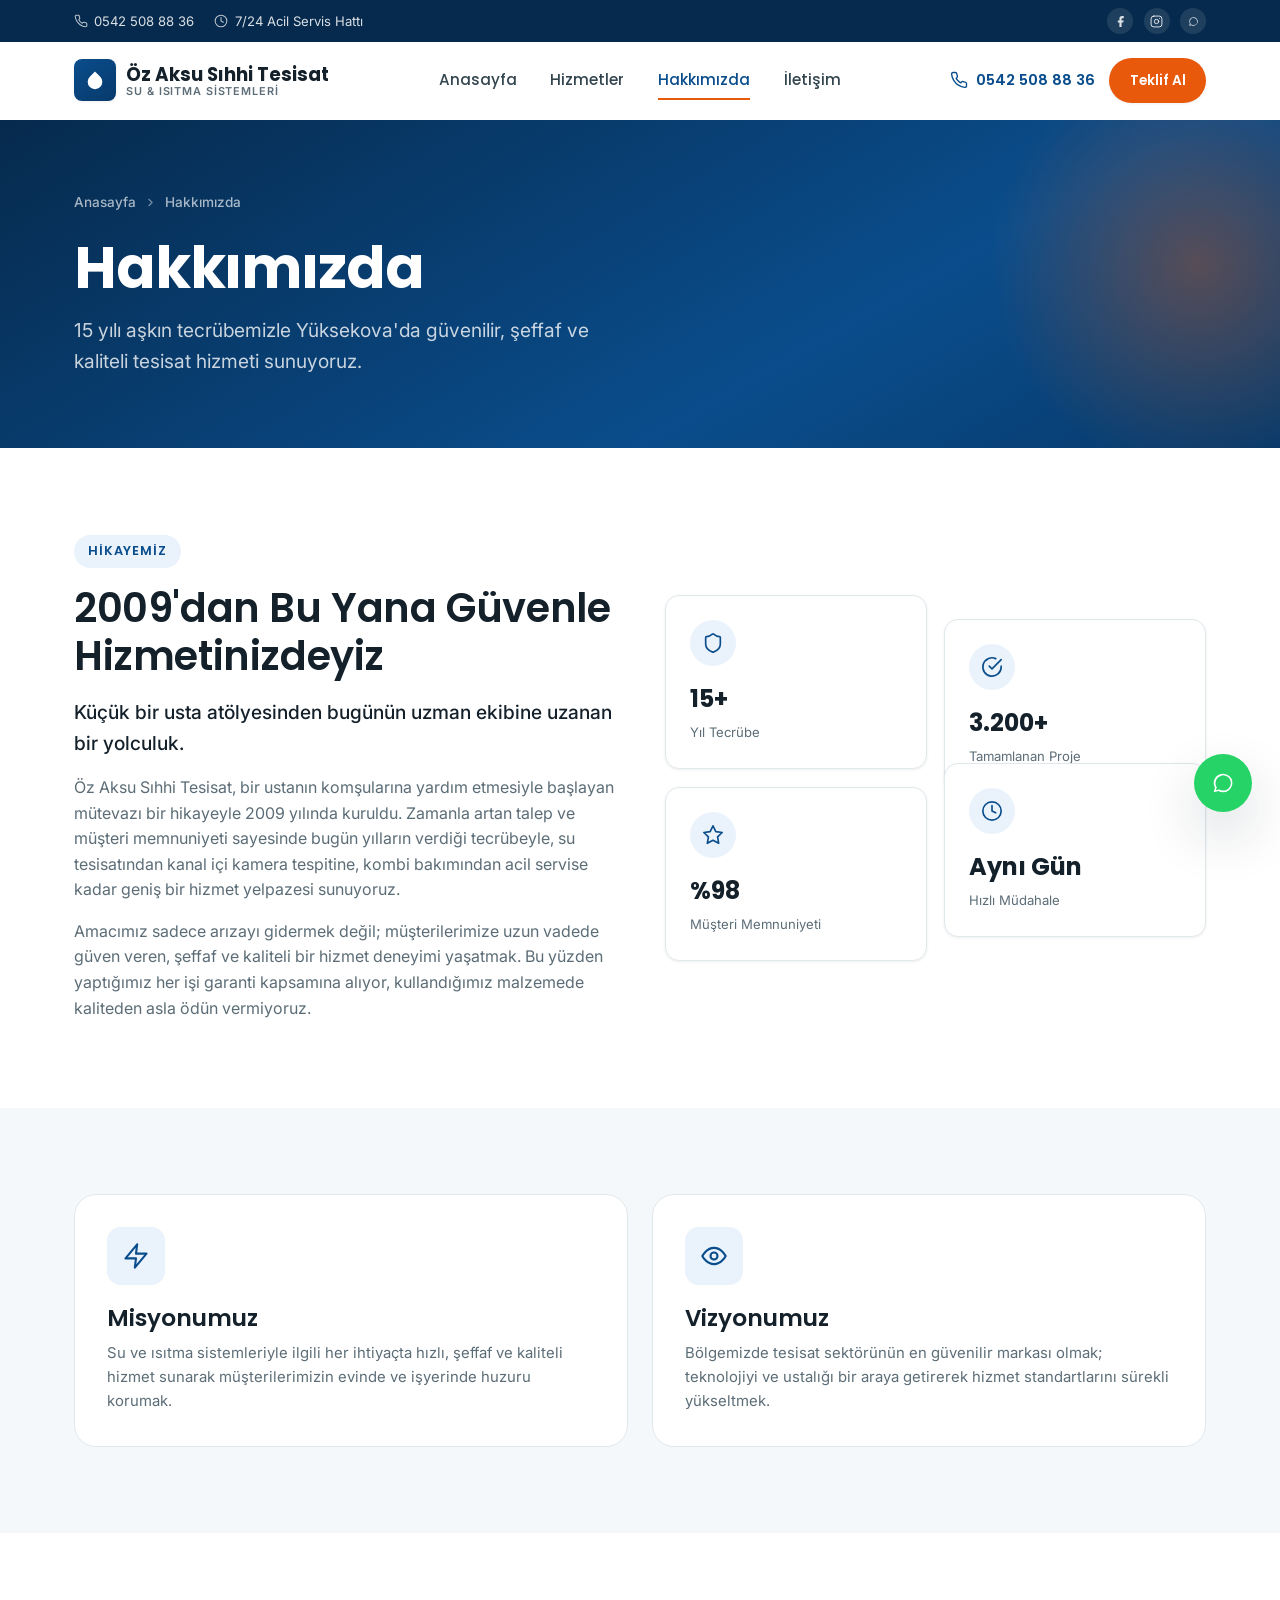
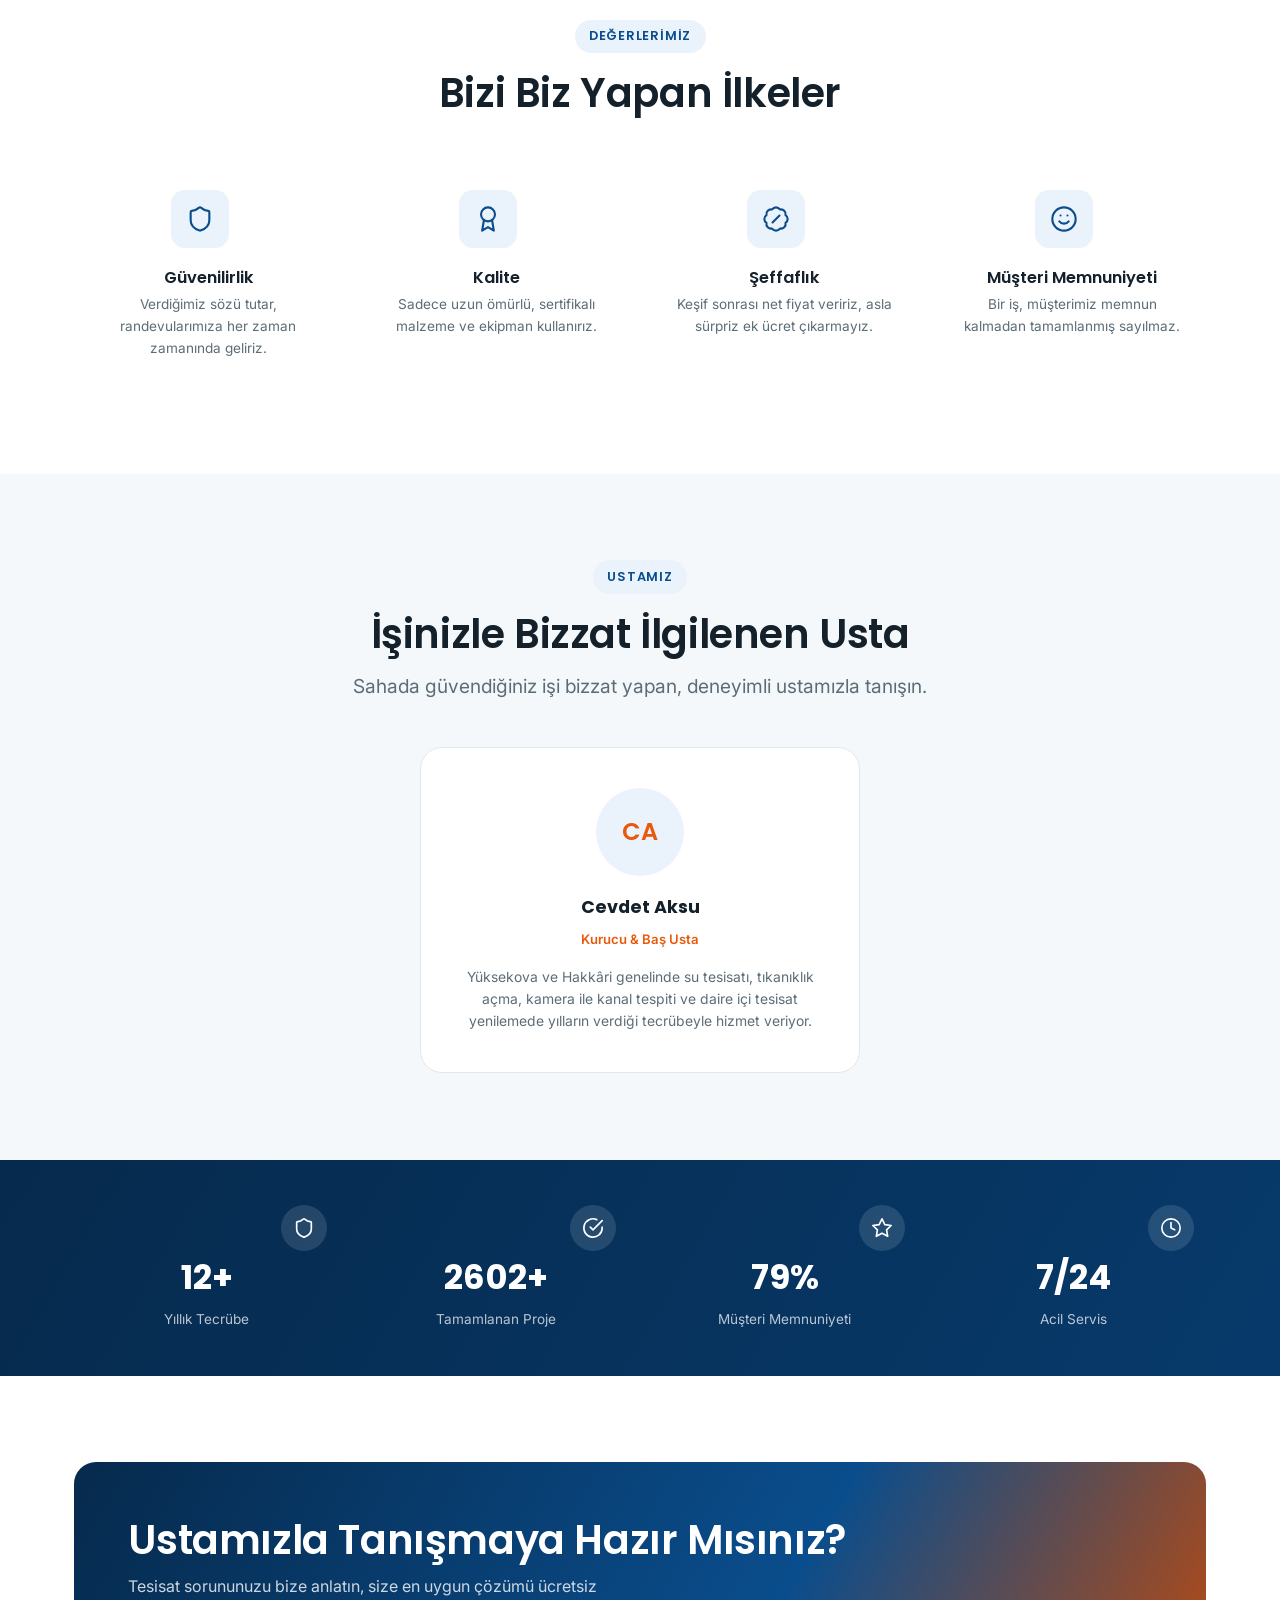
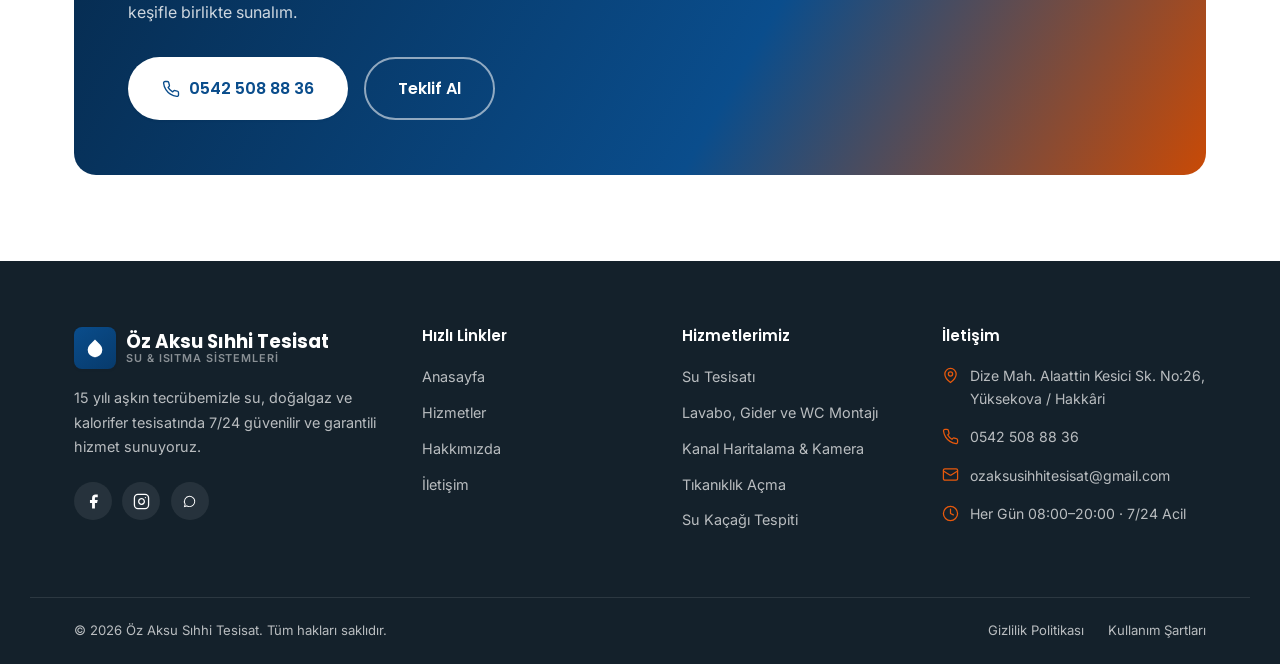
==== commit 7a9983a0: "Update contact email to ozaksusihhitesisat@gmail.com Same ASCII adjustment as before (ö→o, ı→i) sinc" ====
--- a/tesisat-website/hakkimizda.html
+++ b/tesisat-website/hakkimizda.html
@@ -278,7 +278,7 @@
         <ul class="footer-contact">
           <li><svg width="24" height="24" viewBox="0 0 24 24" fill="none" stroke="currentColor" stroke-width="1.8" stroke-linecap="round" stroke-linejoin="round"><path d="M20 10c0 6-8 12-8 12s-8-6-8-12a8 8 0 0 1 16 0z"/><circle cx="12" cy="10" r="3"/></svg>Dize Mah. Alaattin Kesici Sk. No:26, Yüksekova / Hakkâri</li>
           <li><svg width="24" height="24" viewBox="0 0 24 24" fill="none" stroke="currentColor" stroke-width="1.8" stroke-linecap="round" stroke-linejoin="round"><path d="M22 16.92v3a2 2 0 0 1-2.18 2 19.79 19.79 0 0 1-8.63-3.07 19.5 19.5 0 0 1-6-6 19.79 19.79 0 0 1-3.07-8.67A2 2 0 0 1 4.11 2h3a2 2 0 0 1 2 1.72c.127.96.361 1.903.7 2.81a2 2 0 0 1-.45 2.11L8.09 9.91a16 16 0 0 0 6 6l1.27-1.27a2 2 0 0 1 2.11-.45c.907.339 1.85.573 2.81.7A2 2 0 0 1 22 16.92z"/></svg><a href="tel:+905425088836">0542 508 88 36</a></li>
-          <li><svg width="24" height="24" viewBox="0 0 24 24" fill="none" stroke="currentColor" stroke-width="1.8" stroke-linecap="round" stroke-linejoin="round"><rect x="2" y="4" width="20" height="16" rx="2"/><path d="m22 7-8.97 5.7a1.94 1.94 0 0 1-2.06 0L2 7"/></svg><a href="mailto:ozaksutesisat@gmail.com">ozaksutesisat@gmail.com</a></li>
+          <li><svg width="24" height="24" viewBox="0 0 24 24" fill="none" stroke="currentColor" stroke-width="1.8" stroke-linecap="round" stroke-linejoin="round"><rect x="2" y="4" width="20" height="16" rx="2"/><path d="m22 7-8.97 5.7a1.94 1.94 0 0 1-2.06 0L2 7"/></svg><a href="mailto:ozaksusihhitesisat@gmail.com">ozaksusihhitesisat@gmail.com</a></li>
           <li><svg width="24" height="24" viewBox="0 0 24 24" fill="none" stroke="currentColor" stroke-width="1.8" stroke-linecap="round" stroke-linejoin="round"><circle cx="12" cy="12" r="10"/><polyline points="12 6 12 12 16 14"/></svg>Her Gün 08:00–20:00 · 7/24 Acil</li>
         </ul>
       </div>
